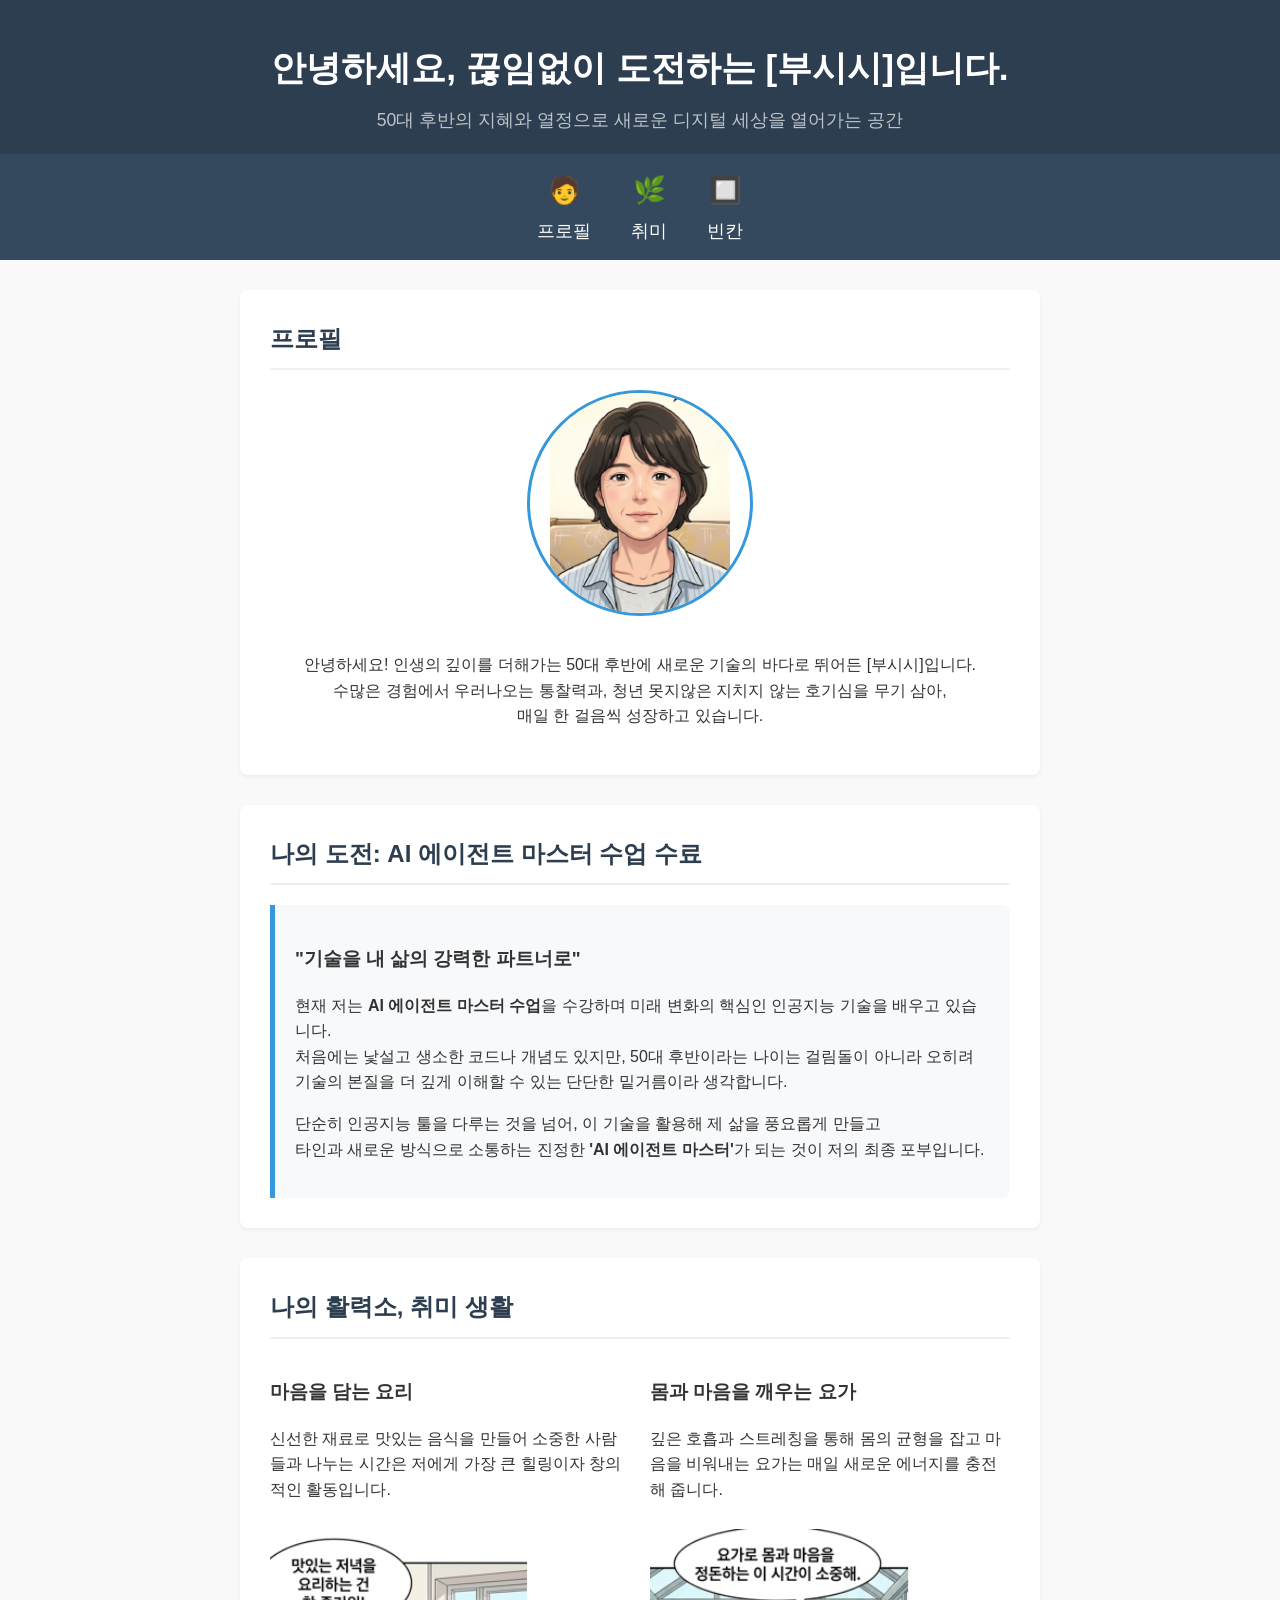
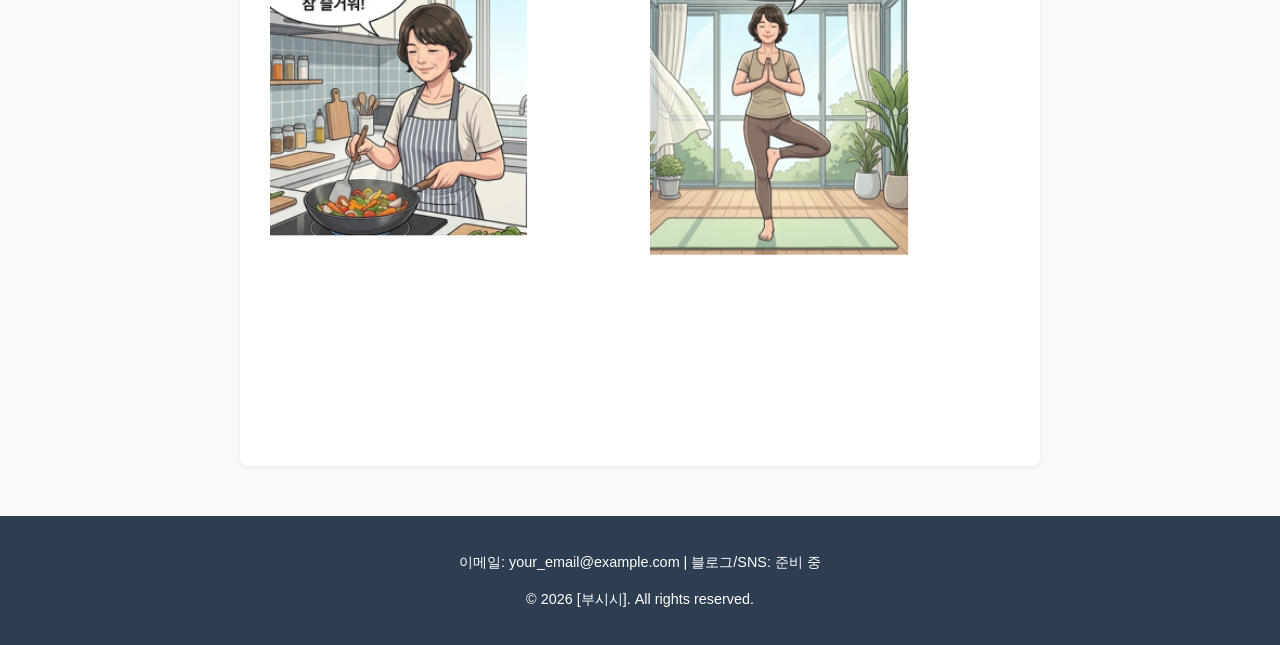
==== index.html @ 7b3aaf95 "Add files via upload" ====
<!DOCTYPE html>
<html lang="ko">
<head>
    <meta charset="UTF-8">
    <meta name="viewport" content="width=device-width, initial-scale=1.0">
    <title>자기소개 - AI 에이전트 마스터를 향하여</title>
    <style>
        /* 기본 스타일 설정 */
        body {
            font-family: 'Noto Sans KR', sans-serif;
            margin: 0;
            padding: 0;
            background-color: #f9f9f9;
            color: #333;
            line-height: 1.6;
            scroll-behavior: smooth; /* 메뉴 클릭 시 부드러운 스크롤 */
        }

        /* 상단 헤더 */
        header {
            background-color: #2c3e50;
            color: white;
            text-align: center;
            padding: 40px 20px 20px 20px;
        }
        header h1 {
            margin: 0;
            font-size: 2.2em;
        }
        header p {
            margin: 10px 0 0 0;
            font-size: 1.1em;
            color: #bdc3c7;
        }

        /* 바로가기 메뉴바 */
        nav {
            background-color: #34495e;
            text-align: center;
            padding: 15px 0;
            position: sticky;
            top: 0;
            z-index: 100;
        }
        .nav-container {
            display: flex;
            justify-content: center;
            gap: 40px;
        }
        .nav-item {
            color: white;
            text-decoration: none;
            font-size: 1.1em;
            display: flex;
            flex-direction: column;
            align-items: center;
            cursor: pointer;
            transition: color 0.3s;
        }
        .nav-item:hover {
            color: #3498db;
        }
        .nav-icon {
            font-size: 1.5em;
            margin-bottom: 5px;
        }

        /* 메인 콘텐츠 배치 */
        main {
            max-width: 800px;
            margin: 30px auto;
            padding: 0 20px;
        }

        /* 시멘틱 섹션 공통 스타일 */
        section {
            background: white;
            margin-bottom: 30px;
            padding: 30px;
            border-radius: 8px;
            box-shadow: 0 2px 4px rgba(0,0,0,0.05);
        }
        section h2 {
            color: #2c3e50;
            border-bottom: 2px solid #ecf0f1;
            padding-bottom: 10px;
            margin-top: 0;
        }

        /* [수정] 프로필 영역을 정중앙 정렬로 변경 */
        .profile-container {
            display: flex;
            flex-direction: column; /* 사진과 글을 세로로 나열 */
            align-items: center;    /* 가로축 기준 중앙 정렬 */
            text-align: center;     /* 글자도 가운데 정렬 */
            gap: 20px;
        }
        .profile-img {
            border-radius: 50%;
            object-fit: contain;
            border: 3px solid #3498db;
            object-position: center top; /* 또는 center center (가운데 기준) */
}


        /* 포부 영역 독립 문서(Article) */
        .aspiration-card {
            background-color: #f8f9fa;
            border-left: 5px solid #3498db;
            padding: 20px;
            margin-top: 15px;
            border-radius: 0 8px 8px 0;
        }

        /* 취미 영역 배치 */
        .hobby-grid {
            display: grid;
            grid-template-columns: 1fr 1fr;
            gap: 20px;
        }
        @media (max-width: 600px) {
            .hobby-grid { grid-template-columns: 1fr; }
        }
        .hobby-item img {
            width: 100%;
            height: 500px;
            object-fit: cover;
            border-radius: 6px;
            margin-top: 10px;
        }

        /* 하단 푸터 */
        footer {
            background-color: #2c3e50;
            color: white;
            text-align: center;
            padding: 20px;
            margin-top: 50px;
            font-size: 0.9em;
        }
    </style>
</head>
<body>

    <header id="home">
        <h1>안녕하세요, 끊임없이 도전하는 [부시시]입니다.</h1>
        <p>50대 후반의 지혜와 열정으로 새로운 디지털 세상을 열어가는 공간</p>
    </header>

    <nav>
        <div class="nav-container">
            <a href="#my-intro" class="nav-item">
                <span class="nav-icon">🧑</span>
                <span>프로필</span>
            </a>
            <a href="#my-hobby" class="nav-item">
                <span class="nav-icon">🌿</span>
                <span>취미</span>
            </a>
            <a href="#home" class="nav-item">
                <span class="nav-icon">🔲</span>
                <span>빈칸</span>
            </a>
        </div>
    </nav>

    <main>
        
        <section id="my-intro">
            <h2>프로필</h2>
            <div class="profile-container">
                <img src="./../root/images/image1.png" alt="열정적인 부시시의 캐리커처" class="profile-img" width="220" height="220">
                <div>
                    <p>
                        안녕하세요! 인생의 깊이를 더해가는 50대 후반에 새로운 기술의 바다로 뛰어든 [부시시]입니다.<br>
                        수많은 경험에서 우러나오는 통찰력과, 청년 못지않은 지치지 않는 호기심을 무기 삼아,<br>
                        매일 한 걸음씩 성장하고 있습니다.
                    </p>
                </div>
            </div>
        </section>

        <section>
            <h2>나의 도전: AI 에이전트 마스터 수업 수료</h2>
            <article class="aspiration-card">
                <h3>"기술을 내 삶의 강력한 파트너로"</h3>
                <p>
                    현재 저는 <strong>AI 에이전트 마스터 수업</strong>을 수강하며 미래 변화의 핵심인 인공지능 기술을 배우고 있습니다.<br> 
                    처음에는 낯설고 생소한 코드나 개념도 있지만, 50대 후반이라는 나이는 걸림돌이 아니라 오히려 기술의 본질을 더 깊게 이해할 수 있는 단단한 밑거름이라 생각합니다.
                </p>
                <p>
                    단순히 인공지능 툴을 다루는 것을 넘어, 이 기술을 활용해 제 삶을 풍요롭게 만들고 <br>
                    타인과 새로운 방식으로 소통하는 진정한 <strong>'AI 에이전트 마스터'</strong>가 되는 것이 저의 최종 포부입니다.
                </p>
            </article>
        </section>

        <section id="my-hobby">
            <h2>나의 활력소, 취미 생활</h2>
            <div class="hobby-grid">
                
                <article class="hobby-item">
                    <h3> 마음을 담는 요리</h3>
                    <p>신선한 재료로 맛있는 음식을 만들어 소중한 사람들과 나누는 시간은 저에게 가장 큰 힐링이자 창의적인 활동입니다.</p>
                    <img src="./../root/images/image2.png" alt="정성스럽게 요리하는 모습">
                </article>

                <article class="hobby-item">
                    <h3> 몸과 마음을 깨우는 요가</h3>
                    <p>깊은 호흡과 스트레칭을 통해 몸의 균형을 잡고 마음을 비워내는 요가는 매일 새로운 에너지를 충전해 줍니다.</p>
                    <img src="./../root/images/image3.png" alt="요가 자세를 취하는 모습">
                </article>

            </div>
        </section>

    </main>

    <footer>
        <p>이메일: your_email@example.com | 블로그/SNS: 준비 중</p>
        <p>&copy; 2026 [부시시]. All rights reserved.</p>
    </footer>

</body>
</html>
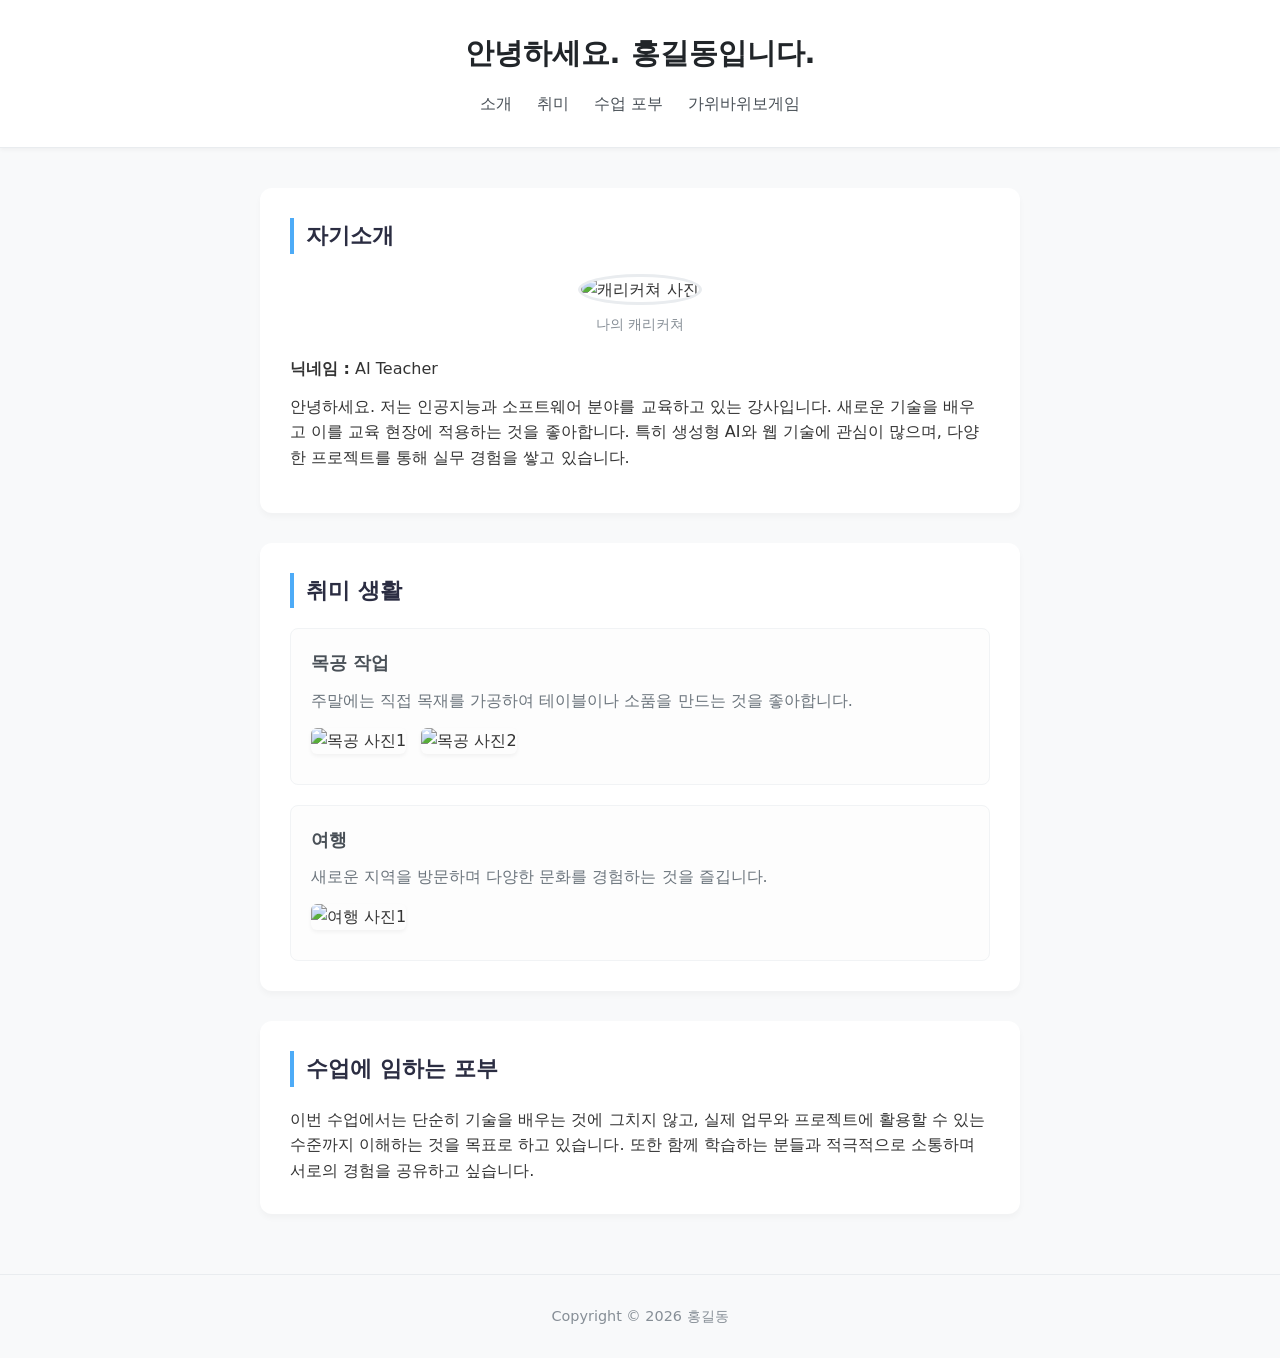
==== commit 9f1b63c4: "Add files via upload root폴더 삭제후" ====
--- a/index.html
+++ b/index.html
@@ -2,223 +2,210 @@
 <html lang="ko">
 <head>
     <meta charset="UTF-8">
-    <meta name="viewport" content="width=device-width, initial-scale=1.0">
-    <title>자기소개 - AI 에이전트 마스터를 향하여</title>
+    <title>자기소개 페이지</title>
     <style>
-        /* 기본 스타일 설정 */
-        body {
-            font-family: 'Noto Sans KR', sans-serif;
+        /* 1. 기본 스타일 리셋 및 전체 설정 */
+        * {
             margin: 0;
             padding: 0;
-            background-color: #f9f9f9;
-            color: #333;
+            box-sizing: border-box;
+        }
+
+        body {
+            font-family: 'Pretendard', -apple-system, BlinkMacSystemFont, system-ui, Roboto, 'Helvetica Neue', 'Segoe UI', 'Apple SD Gothic Neo', 'Noto Sans KR', 'Malgun Gothic', sans-serif;
+            background-color: #f8f9fa; /* 눈이 편안한 밝은 회색 바탕 */
+            color: #333333;
             line-height: 1.6;
-            scroll-behavior: smooth; /* 메뉴 클릭 시 부드러운 스크롤 */
-        }
-
-        /* 상단 헤더 */
+        }
+
+        /* 2. 헤더 (상단 네비게이션) */
         header {
-            background-color: #2c3e50;
-            color: white;
+            background-color: #ffffff;
+            padding: 30px 20px;
             text-align: center;
-            padding: 40px 20px 20px 20px;
-        }
+            border-bottom: 1px solid #e9ecef;
+            box-shadow: 0 2px 4px rgba(0, 0, 0, 0.04);
+        }
+
         header h1 {
-            margin: 0;
-            font-size: 2.2em;
-        }
-        header p {
-            margin: 10px 0 0 0;
-            font-size: 1.1em;
-            color: #bdc3c7;
-        }
-
-        /* 바로가기 메뉴바 */
-        nav {
-            background-color: #34495e;
-            text-align: center;
-            padding: 15px 0;
-            position: sticky;
-            top: 0;
-            z-index: 100;
-        }
-        .nav-container {
-            display: flex;
-            justify-content: center;
-            gap: 40px;
-        }
-        .nav-item {
-            color: white;
+            font-size: 1.8rem;
+            color: #212529;
+            margin-bottom: 15px;
+        }
+
+        nav a {
+            color: #495057;
             text-decoration: none;
-            font-size: 1.1em;
-            display: flex;
-            flex-direction: column;
-            align-items: center;
-            cursor: pointer;
-            transition: color 0.3s;
-        }
-        .nav-item:hover {
-            color: #3498db;
-        }
-        .nav-icon {
-            font-size: 1.5em;
-            margin-bottom: 5px;
-        }
-
-        /* 메인 콘텐츠 배치 */
+            font-weight: 500;
+            margin: 0 10px;
+            transition: color 0.2s ease; /* 부드러운 색상 변경 효과 */
+        }
+
+        nav a:hover {
+            color: #4dabf7; /* 부드러운 파란색으로 변경 */
+        }
+
+        nav a:active {
+            color: #15aabf;
+            font-weight: bold;
+        }
+
+        /* 3. 메인 콘텐츠 영역 (중앙 정렬 및 너비 제한) */
         main {
             max-width: 800px;
-            margin: 30px auto;
+            margin: 40px auto; /* 위아래 40px 여백, 좌우 자동 중앙 정렬 */
             padding: 0 20px;
         }
 
-        /* 시멘틱 섹션 공통 스타일 */
+        /* 세션 공통 스타일 */
         section {
-            background: white;
+            background-color: #ffffff;
+            padding: 30px;
             margin-bottom: 30px;
-            padding: 30px;
+            border-radius: 12px; /* 모서리를 둥글게 */
+            box-shadow: 0 4px 6px rgba(0, 0, 0, 0.03); /* 은은한 그림자 */
+        }
+
+        section h2 {
+            font-size: 1.4rem;
+            color: #2b2d42;
+            border-left: 4px solid #4dabf7; /* 제목 왼쪽에 포인트 바 추가 */
+            padding-left: 12px;
+            margin-bottom: 20px;
+        }
+
+        /* 4. 자기소개 섹션 */
+        #intro figure {
+            text-align: center;
+            margin-bottom: 20px;
+        }
+
+        #intro img {
+            border-radius: 50%; /* 프로필 이미지를 동그랗게 */
+            border: 3px solid #e9ecef;
+            object-fit: cover;
+        }
+
+        #intro figcaption {
+            font-size: 0.9rem;
+            color: #868e96;
+            margin-top: 8px;
+        }
+
+        #intro p {
+            margin-bottom: 12px;
+        }
+
+        /* 5. 취미 생활 섹션 */
+        article {
+            background-color: #fdfdfd;
+            border: 1px solid #f1f3f5;
             border-radius: 8px;
+            padding: 20px;
+            margin-bottom: 20px;
+        }
+
+        article:last-child {
+            margin-bottom: 0; /* 마지막 article은 아래 여백 제거 */
+        }
+
+        article h3 {
+            font-size: 1.1rem;
+            color: #495057;
+            margin-bottom: 10px;
+        }
+
+        article p {
+            color: #6c757d;
+            margin-bottom: 15px;
+        }
+
+        /* 이미지들을 깔끔하게 배열 */
+        article img {
+            border-radius: 6px;
+            margin-right: 10px;
+            margin-bottom: 10px;
             box-shadow: 0 2px 4px rgba(0,0,0,0.05);
         }
-        section h2 {
-            color: #2c3e50;
-            border-bottom: 2px solid #ecf0f1;
-            padding-bottom: 10px;
-            margin-top: 0;
-        }
-
-        /* [수정] 프로필 영역을 정중앙 정렬로 변경 */
-        .profile-container {
-            display: flex;
-            flex-direction: column; /* 사진과 글을 세로로 나열 */
-            align-items: center;    /* 가로축 기준 중앙 정렬 */
-            text-align: center;     /* 글자도 가운데 정렬 */
-            gap: 20px;
-        }
-        .profile-img {
-            border-radius: 50%;
-            object-fit: contain;
-            border: 3px solid #3498db;
-            object-position: center top; /* 또는 center center (가운데 기준) */
-}
-
-
-        /* 포부 영역 독립 문서(Article) */
-        .aspiration-card {
-            background-color: #f8f9fa;
-            border-left: 5px solid #3498db;
-            padding: 20px;
-            margin-top: 15px;
-            border-radius: 0 8px 8px 0;
-        }
-
-        /* 취미 영역 배치 */
-        .hobby-grid {
-            display: grid;
-            grid-template-columns: 1fr 1fr;
-            gap: 20px;
-        }
-        @media (max-width: 600px) {
-            .hobby-grid { grid-template-columns: 1fr; }
-        }
-        .hobby-item img {
-            width: 100%;
-            height: 500px;
-            object-fit: cover;
-            border-radius: 6px;
-            margin-top: 10px;
-        }
-
-        /* 하단 푸터 */
+
+        /* 6. 푸터 */
         footer {
-            background-color: #2c3e50;
-            color: white;
             text-align: center;
-            padding: 20px;
-            margin-top: 50px;
-            font-size: 0.9em;
+            padding: 30px 20px;
+            color: #868e96;
+            font-size: 0.9rem;
+            margin-top: 60px;
+            border-top: 1px solid #e9ecef;
         }
     </style>
 </head>
 <body>
 
-    <header id="home">
-        <h1>안녕하세요, 끊임없이 도전하는 [부시시]입니다.</h1>
-        <p>50대 후반의 지혜와 열정으로 새로운 디지털 세상을 열어가는 공간</p>
+    <header>
+        <h1>안녕하세요. 홍길동입니다.</h1>
+        <nav>
+            <a href="#intro">소개</a>
+            <a href="#hobby">취미</a>
+            <a href="#goal">수업 포부</a>
+            <a href="./가위바위보게임.html" target="_blank">가위바위보게임</a>
+        </nav>
     </header>
 
-    <nav>
-        <div class="nav-container">
-            <a href="#my-intro" class="nav-item">
-                <span class="nav-icon">🧑</span>
-                <span>프로필</span>
-            </a>
-            <a href="#my-hobby" class="nav-item">
-                <span class="nav-icon">🌿</span>
-                <span>취미</span>
-            </a>
-            <a href="#home" class="nav-item">
-                <span class="nav-icon">🔲</span>
-                <span>빈칸</span>
-            </a>
-        </div>
-    </nav>
-
     <main>
-        
-        <section id="my-intro">
-            <h2>프로필</h2>
-            <div class="profile-container">
-                <img src="./../root/images/image1.png" alt="열정적인 부시시의 캐리커처" class="profile-img" width="220" height="220">
-                <div>
-                    <p>
-                        안녕하세요! 인생의 깊이를 더해가는 50대 후반에 새로운 기술의 바다로 뛰어든 [부시시]입니다.<br>
-                        수많은 경험에서 우러나오는 통찰력과, 청년 못지않은 지치지 않는 호기심을 무기 삼아,<br>
-                        매일 한 걸음씩 성장하고 있습니다.
-                    </p>
-                </div>
-            </div>
+
+        <section id="intro">
+            <h2>자기소개</h2>
+
+            <figure>
+                <img src="images/profile.png" alt="캐리커쳐 사진" width="200" height="200">
+                <figcaption>나의 캐리커쳐</figcaption>
+            </figure>
+
+            <p><strong>닉네임 :</strong> AI Teacher</p>
+
+            <p>
+                안녕하세요. 저는 인공지능과 소프트웨어 분야를 교육하고 있는 강사입니다.
+                새로운 기술을 배우고 이를 교육 현장에 적용하는 것을 좋아합니다.
+                특히 생성형 AI와 웹 기술에 관심이 많으며, 다양한 프로젝트를 통해
+                실무 경험을 쌓고 있습니다.
+            </p>
         </section>
 
-        <section>
-            <h2>나의 도전: AI 에이전트 마스터 수업 수료</h2>
-            <article class="aspiration-card">
-                <h3>"기술을 내 삶의 강력한 파트너로"</h3>
+        <section id="hobby">
+            <h2>취미 생활</h2>
+
+            <article>
+                <h3>목공 작업</h3>
                 <p>
-                    현재 저는 <strong>AI 에이전트 마스터 수업</strong>을 수강하며 미래 변화의 핵심인 인공지능 기술을 배우고 있습니다.<br> 
-                    처음에는 낯설고 생소한 코드나 개념도 있지만, 50대 후반이라는 나이는 걸림돌이 아니라 오히려 기술의 본질을 더 깊게 이해할 수 있는 단단한 밑거름이라 생각합니다.
+                    주말에는 직접 목재를 가공하여 테이블이나 소품을 만드는 것을 좋아합니다.
                 </p>
+                <img src="images/ezu_목공01.png" alt="목공 사진1" width="200">
+                <img src="images/ezu_목공02.png" alt="목공 사진2" width="200">
+            </article>
+
+            <article>
+                <h3>여행</h3>
                 <p>
-                    단순히 인공지능 툴을 다루는 것을 넘어, 이 기술을 활용해 제 삶을 풍요롭게 만들고 <br>
-                    타인과 새로운 방식으로 소통하는 진정한 <strong>'AI 에이전트 마스터'</strong>가 되는 것이 저의 최종 포부입니다.
+                    새로운 지역을 방문하며 다양한 문화를 경험하는 것을 즐깁니다.
                 </p>
+                <img src="images/ezu_여행.png" alt="여행 사진1" width="200">
             </article>
         </section>
 
-        <section id="my-hobby">
-            <h2>나의 활력소, 취미 생활</h2>
-            <div class="hobby-grid">
-                
-                <article class="hobby-item">
-                    <h3> 마음을 담는 요리</h3>
-                    <p>신선한 재료로 맛있는 음식을 만들어 소중한 사람들과 나누는 시간은 저에게 가장 큰 힐링이자 창의적인 활동입니다.</p>
-                    <img src="./../root/images/image2.png" alt="정성스럽게 요리하는 모습">
-                </article>
-
-                <article class="hobby-item">
-                    <h3> 몸과 마음을 깨우는 요가</h3>
-                    <p>깊은 호흡과 스트레칭을 통해 몸의 균형을 잡고 마음을 비워내는 요가는 매일 새로운 에너지를 충전해 줍니다.</p>
-                    <img src="./../root/images/image3.png" alt="요가 자세를 취하는 모습">
-                </article>
-
-            </div>
+        <section id="goal">
+            <h2>수업에 임하는 포부</h2>
+
+            <p>
+                이번 수업에서는 단순히 기술을 배우는 것에 그치지 않고,
+                실제 업무와 프로젝트에 활용할 수 있는 수준까지 이해하는 것을 목표로 하고 있습니다.
+                또한 함께 학습하는 분들과 적극적으로 소통하며 서로의 경험을 공유하고 싶습니다.
+            </p>
         </section>
 
     </main>
 
     <footer>
-        <p>이메일: your_email@example.com | 블로그/SNS: 준비 중</p>
-        <p>&copy; 2026 [부시시]. All rights reserved.</p>
+        <p>Copyright © 2026 홍길동</p>
     </footer>
 
 </body>
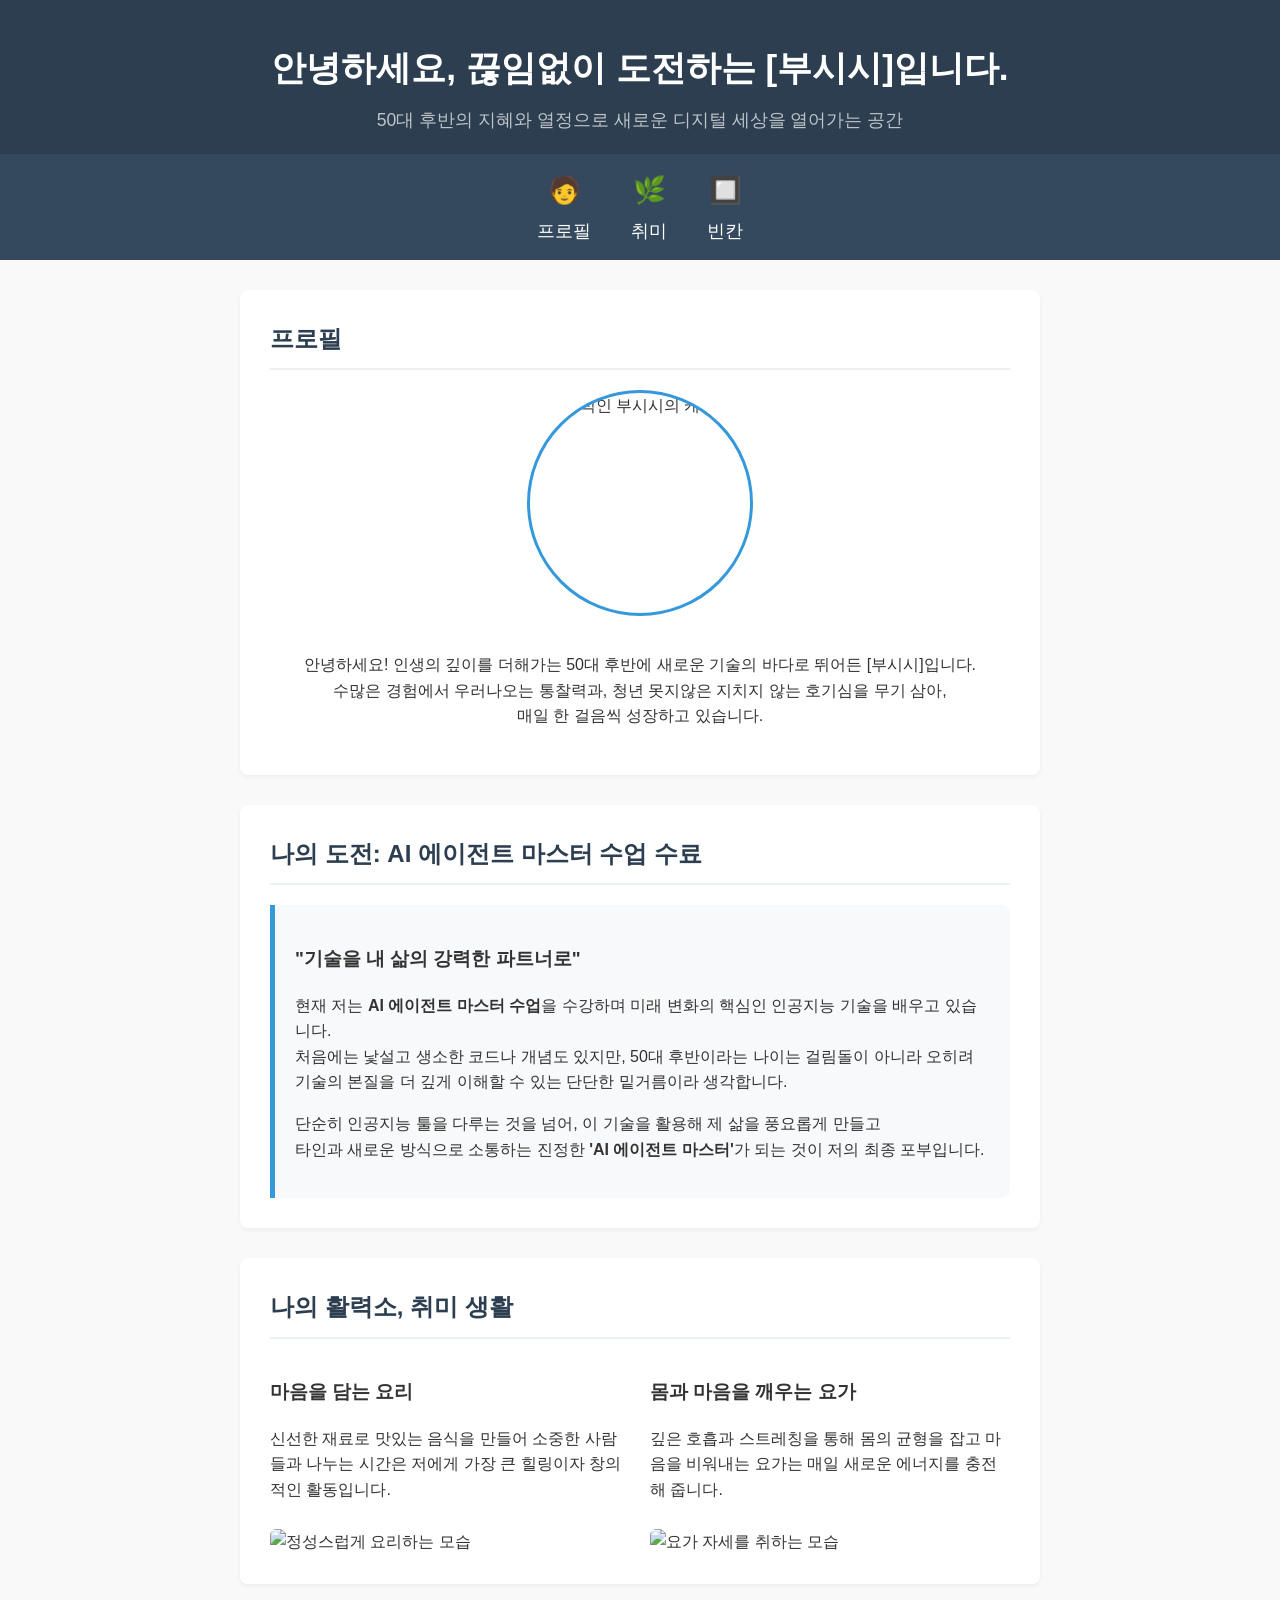
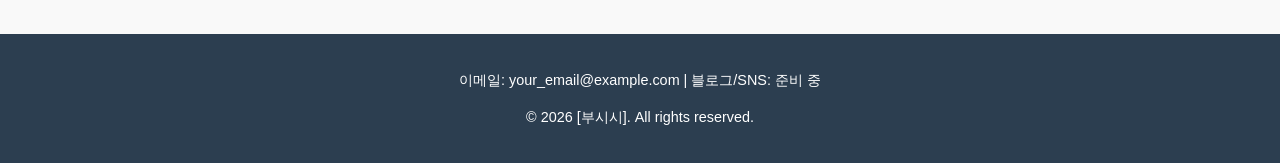
==== commit abd33e30: "Add files via upload" ====
--- a/index.html
+++ b/index.html
@@ -2,210 +2,223 @@
 <html lang="ko">
 <head>
     <meta charset="UTF-8">
-    <title>자기소개 페이지</title>
+    <meta name="viewport" content="width=device-width, initial-scale=1.0">
+    <title>자기소개 - AI 에이전트 마스터를 향하여</title>
     <style>
-        /* 1. 기본 스타일 리셋 및 전체 설정 */
-        * {
+        /* 기본 스타일 설정 */
+        body {
+            font-family: 'Noto Sans KR', sans-serif;
             margin: 0;
             padding: 0;
-            box-sizing: border-box;
-        }
-
-        body {
-            font-family: 'Pretendard', -apple-system, BlinkMacSystemFont, system-ui, Roboto, 'Helvetica Neue', 'Segoe UI', 'Apple SD Gothic Neo', 'Noto Sans KR', 'Malgun Gothic', sans-serif;
-            background-color: #f8f9fa; /* 눈이 편안한 밝은 회색 바탕 */
-            color: #333333;
+            background-color: #f9f9f9;
+            color: #333;
             line-height: 1.6;
-        }
-
-        /* 2. 헤더 (상단 네비게이션) */
+            scroll-behavior: smooth; /* 메뉴 클릭 시 부드러운 스크롤 */
+        }
+
+        /* 상단 헤더 */
         header {
-            background-color: #ffffff;
-            padding: 30px 20px;
+            background-color: #2c3e50;
+            color: white;
             text-align: center;
-            border-bottom: 1px solid #e9ecef;
-            box-shadow: 0 2px 4px rgba(0, 0, 0, 0.04);
-        }
-
+            padding: 40px 20px 20px 20px;
+        }
         header h1 {
-            font-size: 1.8rem;
-            color: #212529;
-            margin-bottom: 15px;
-        }
-
-        nav a {
-            color: #495057;
+            margin: 0;
+            font-size: 2.2em;
+        }
+        header p {
+            margin: 10px 0 0 0;
+            font-size: 1.1em;
+            color: #bdc3c7;
+        }
+
+        /* 바로가기 메뉴바 */
+        nav {
+            background-color: #34495e;
+            text-align: center;
+            padding: 15px 0;
+            position: sticky;
+            top: 0;
+            z-index: 100;
+        }
+        .nav-container {
+            display: flex;
+            justify-content: center;
+            gap: 40px;
+        }
+        .nav-item {
+            color: white;
             text-decoration: none;
-            font-weight: 500;
-            margin: 0 10px;
-            transition: color 0.2s ease; /* 부드러운 색상 변경 효과 */
-        }
-
-        nav a:hover {
-            color: #4dabf7; /* 부드러운 파란색으로 변경 */
-        }
-
-        nav a:active {
-            color: #15aabf;
-            font-weight: bold;
-        }
-
-        /* 3. 메인 콘텐츠 영역 (중앙 정렬 및 너비 제한) */
+            font-size: 1.1em;
+            display: flex;
+            flex-direction: column;
+            align-items: center;
+            cursor: pointer;
+            transition: color 0.3s;
+        }
+        .nav-item:hover {
+            color: #3498db;
+        }
+        .nav-icon {
+            font-size: 1.5em;
+            margin-bottom: 5px;
+        }
+
+        /* 메인 콘텐츠 배치 */
         main {
             max-width: 800px;
-            margin: 40px auto; /* 위아래 40px 여백, 좌우 자동 중앙 정렬 */
+            margin: 30px auto;
             padding: 0 20px;
         }
 
-        /* 세션 공통 스타일 */
+        /* 시멘틱 섹션 공통 스타일 */
         section {
-            background-color: #ffffff;
+            background: white;
+            margin-bottom: 30px;
             padding: 30px;
-            margin-bottom: 30px;
-            border-radius: 12px; /* 모서리를 둥글게 */
-            box-shadow: 0 4px 6px rgba(0, 0, 0, 0.03); /* 은은한 그림자 */
-        }
-
+            border-radius: 8px;
+            box-shadow: 0 2px 4px rgba(0,0,0,0.05);
+        }
         section h2 {
-            font-size: 1.4rem;
-            color: #2b2d42;
-            border-left: 4px solid #4dabf7; /* 제목 왼쪽에 포인트 바 추가 */
-            padding-left: 12px;
-            margin-bottom: 20px;
-        }
-
-        /* 4. 자기소개 섹션 */
-        #intro figure {
+            color: #2c3e50;
+            border-bottom: 2px solid #ecf0f1;
+            padding-bottom: 10px;
+            margin-top: 0;
+        }
+
+        /* [수정] 프로필 영역을 정중앙 정렬로 변경 */
+        .profile-container {
+            display: flex;
+            flex-direction: column; /* 사진과 글을 세로로 나열 */
+            align-items: center;    /* 가로축 기준 중앙 정렬 */
+            text-align: center;     /* 글자도 가운데 정렬 */
+            gap: 20px;
+        }
+        .profile-img {
+            border-radius: 50%;
+            object-fit: contain;
+            border: 3px solid #3498db;
+            object-position: center top; /* 또는 center center (가운데 기준) */
+}
+
+
+        /* 포부 영역 독립 문서(Article) */
+        .aspiration-card {
+            background-color: #f8f9fa;
+            border-left: 5px solid #3498db;
+            padding: 20px;
+            margin-top: 15px;
+            border-radius: 0 8px 8px 0;
+        }
+
+        /* 취미 영역 배치 */
+        .hobby-grid {
+            display: grid;
+            grid-template-columns: 1fr 1fr;
+            gap: 20px;
+        }
+        @media (max-width: 600px) {
+            .hobby-grid { grid-template-columns: 1fr; }
+        }
+        .hobby-item img {
+            width: 100%;
+            height: 500px;
+            object-fit: cover;
+            border-radius: 6px;
+            margin-top: 10px;
+        }
+
+        /* 하단 푸터 */
+        footer {
+            background-color: #2c3e50;
+            color: white;
             text-align: center;
-            margin-bottom: 20px;
-        }
-
-        #intro img {
-            border-radius: 50%; /* 프로필 이미지를 동그랗게 */
-            border: 3px solid #e9ecef;
-            object-fit: cover;
-        }
-
-        #intro figcaption {
-            font-size: 0.9rem;
-            color: #868e96;
-            margin-top: 8px;
-        }
-
-        #intro p {
-            margin-bottom: 12px;
-        }
-
-        /* 5. 취미 생활 섹션 */
-        article {
-            background-color: #fdfdfd;
-            border: 1px solid #f1f3f5;
-            border-radius: 8px;
             padding: 20px;
-            margin-bottom: 20px;
-        }
-
-        article:last-child {
-            margin-bottom: 0; /* 마지막 article은 아래 여백 제거 */
-        }
-
-        article h3 {
-            font-size: 1.1rem;
-            color: #495057;
-            margin-bottom: 10px;
-        }
-
-        article p {
-            color: #6c757d;
-            margin-bottom: 15px;
-        }
-
-        /* 이미지들을 깔끔하게 배열 */
-        article img {
-            border-radius: 6px;
-            margin-right: 10px;
-            margin-bottom: 10px;
-            box-shadow: 0 2px 4px rgba(0,0,0,0.05);
-        }
-
-        /* 6. 푸터 */
-        footer {
-            text-align: center;
-            padding: 30px 20px;
-            color: #868e96;
-            font-size: 0.9rem;
-            margin-top: 60px;
-            border-top: 1px solid #e9ecef;
+            margin-top: 50px;
+            font-size: 0.9em;
         }
     </style>
 </head>
 <body>
 
-    <header>
-        <h1>안녕하세요. 홍길동입니다.</h1>
-        <nav>
-            <a href="#intro">소개</a>
-            <a href="#hobby">취미</a>
-            <a href="#goal">수업 포부</a>
-            <a href="./가위바위보게임.html" target="_blank">가위바위보게임</a>
-        </nav>
+    <header id="home">
+        <h1>안녕하세요, 끊임없이 도전하는 [부시시]입니다.</h1>
+        <p>50대 후반의 지혜와 열정으로 새로운 디지털 세상을 열어가는 공간</p>
     </header>
 
+    <nav>
+        <div class="nav-container">
+            <a href="#my-intro" class="nav-item">
+                <span class="nav-icon">🧑</span>
+                <span>프로필</span>
+            </a>
+            <a href="#my-hobby" class="nav-item">
+                <span class="nav-icon">🌿</span>
+                <span>취미</span>
+            </a>
+            <a href="#home" class="nav-item">
+                <span class="nav-icon">🔲</span>
+                <span>빈칸</span>
+            </a>
+        </div>
+    </nav>
+
     <main>
-
-        <section id="intro">
-            <h2>자기소개</h2>
-
-            <figure>
-                <img src="images/profile.png" alt="캐리커쳐 사진" width="200" height="200">
-                <figcaption>나의 캐리커쳐</figcaption>
-            </figure>
-
-            <p><strong>닉네임 :</strong> AI Teacher</p>
-
-            <p>
-                안녕하세요. 저는 인공지능과 소프트웨어 분야를 교육하고 있는 강사입니다.
-                새로운 기술을 배우고 이를 교육 현장에 적용하는 것을 좋아합니다.
-                특히 생성형 AI와 웹 기술에 관심이 많으며, 다양한 프로젝트를 통해
-                실무 경험을 쌓고 있습니다.
-            </p>
+        
+        <section id="my-intro">
+            <h2>프로필</h2>
+            <div class="profile-container">
+                <img src="./../root/images/image1.png" alt="열정적인 부시시의 캐리커처" class="profile-img" width="220" height="220">
+                <div>
+                    <p>
+                        안녕하세요! 인생의 깊이를 더해가는 50대 후반에 새로운 기술의 바다로 뛰어든 [부시시]입니다.<br>
+                        수많은 경험에서 우러나오는 통찰력과, 청년 못지않은 지치지 않는 호기심을 무기 삼아,<br>
+                        매일 한 걸음씩 성장하고 있습니다.
+                    </p>
+                </div>
+            </div>
         </section>
 
-        <section id="hobby">
-            <h2>취미 생활</h2>
-
-            <article>
-                <h3>목공 작업</h3>
+        <section>
+            <h2>나의 도전: AI 에이전트 마스터 수업 수료</h2>
+            <article class="aspiration-card">
+                <h3>"기술을 내 삶의 강력한 파트너로"</h3>
                 <p>
-                    주말에는 직접 목재를 가공하여 테이블이나 소품을 만드는 것을 좋아합니다.
+                    현재 저는 <strong>AI 에이전트 마스터 수업</strong>을 수강하며 미래 변화의 핵심인 인공지능 기술을 배우고 있습니다.<br> 
+                    처음에는 낯설고 생소한 코드나 개념도 있지만, 50대 후반이라는 나이는 걸림돌이 아니라 오히려 기술의 본질을 더 깊게 이해할 수 있는 단단한 밑거름이라 생각합니다.
                 </p>
-                <img src="images/ezu_목공01.png" alt="목공 사진1" width="200">
-                <img src="images/ezu_목공02.png" alt="목공 사진2" width="200">
-            </article>
-
-            <article>
-                <h3>여행</h3>
                 <p>
-                    새로운 지역을 방문하며 다양한 문화를 경험하는 것을 즐깁니다.
+                    단순히 인공지능 툴을 다루는 것을 넘어, 이 기술을 활용해 제 삶을 풍요롭게 만들고 <br>
+                    타인과 새로운 방식으로 소통하는 진정한 <strong>'AI 에이전트 마스터'</strong>가 되는 것이 저의 최종 포부입니다.
                 </p>
-                <img src="images/ezu_여행.png" alt="여행 사진1" width="200">
             </article>
         </section>
 
-        <section id="goal">
-            <h2>수업에 임하는 포부</h2>
-
-            <p>
-                이번 수업에서는 단순히 기술을 배우는 것에 그치지 않고,
-                실제 업무와 프로젝트에 활용할 수 있는 수준까지 이해하는 것을 목표로 하고 있습니다.
-                또한 함께 학습하는 분들과 적극적으로 소통하며 서로의 경험을 공유하고 싶습니다.
-            </p>
+        <section id="my-hobby">
+            <h2>나의 활력소, 취미 생활</h2>
+            <div class="hobby-grid">
+                
+                <article class="hobby-item">
+                    <h3> 마음을 담는 요리</h3>
+                    <p>신선한 재료로 맛있는 음식을 만들어 소중한 사람들과 나누는 시간은 저에게 가장 큰 힐링이자 창의적인 활동입니다.</p>
+                    <img src="./../root/images/image2.png" alt="정성스럽게 요리하는 모습">
+                </article>
+
+                <article class="hobby-item">
+                    <h3> 몸과 마음을 깨우는 요가</h3>
+                    <p>깊은 호흡과 스트레칭을 통해 몸의 균형을 잡고 마음을 비워내는 요가는 매일 새로운 에너지를 충전해 줍니다.</p>
+                    <img src="./../root/images/image3.png" alt="요가 자세를 취하는 모습">
+                </article>
+
+            </div>
         </section>
 
     </main>
 
     <footer>
-        <p>Copyright © 2026 홍길동</p>
+        <p>이메일: your_email@example.com | 블로그/SNS: 준비 중</p>
+        <p>&copy; 2026 [부시시]. All rights reserved.</p>
     </footer>
 
 </body>
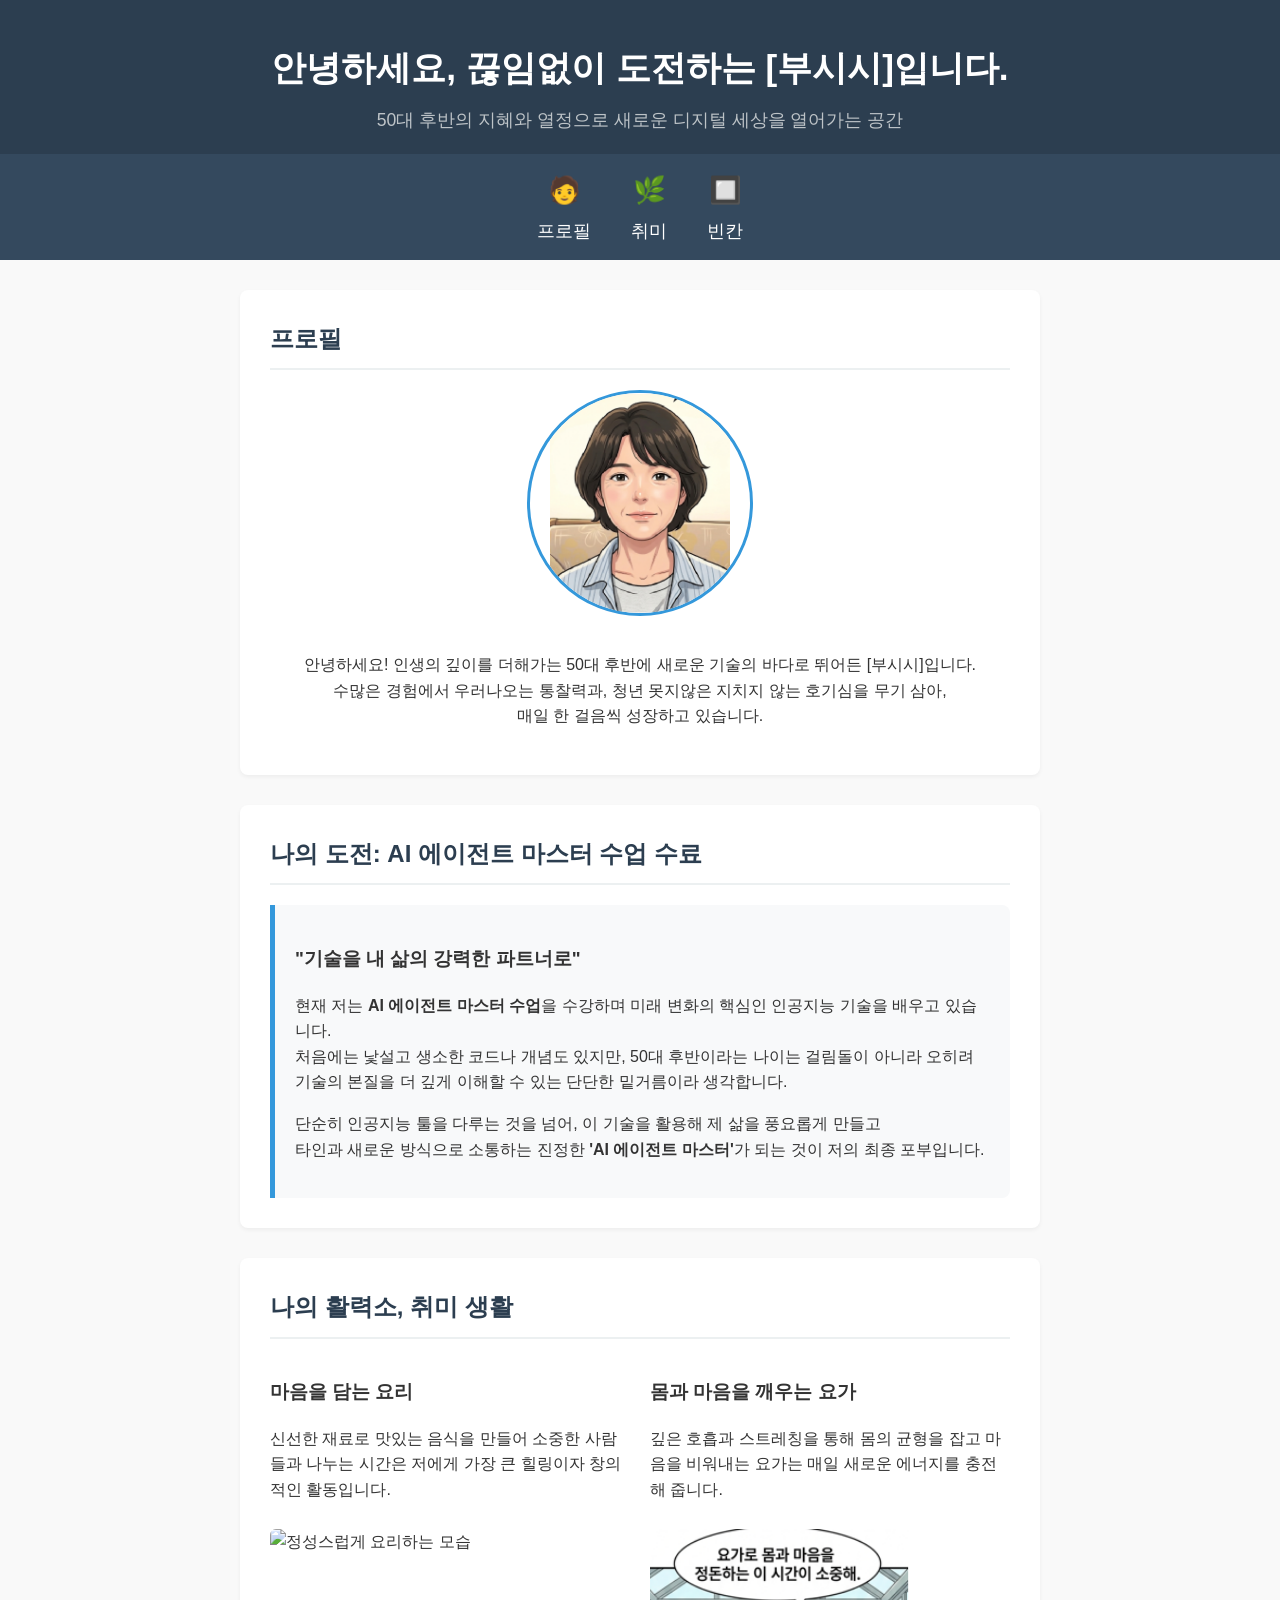
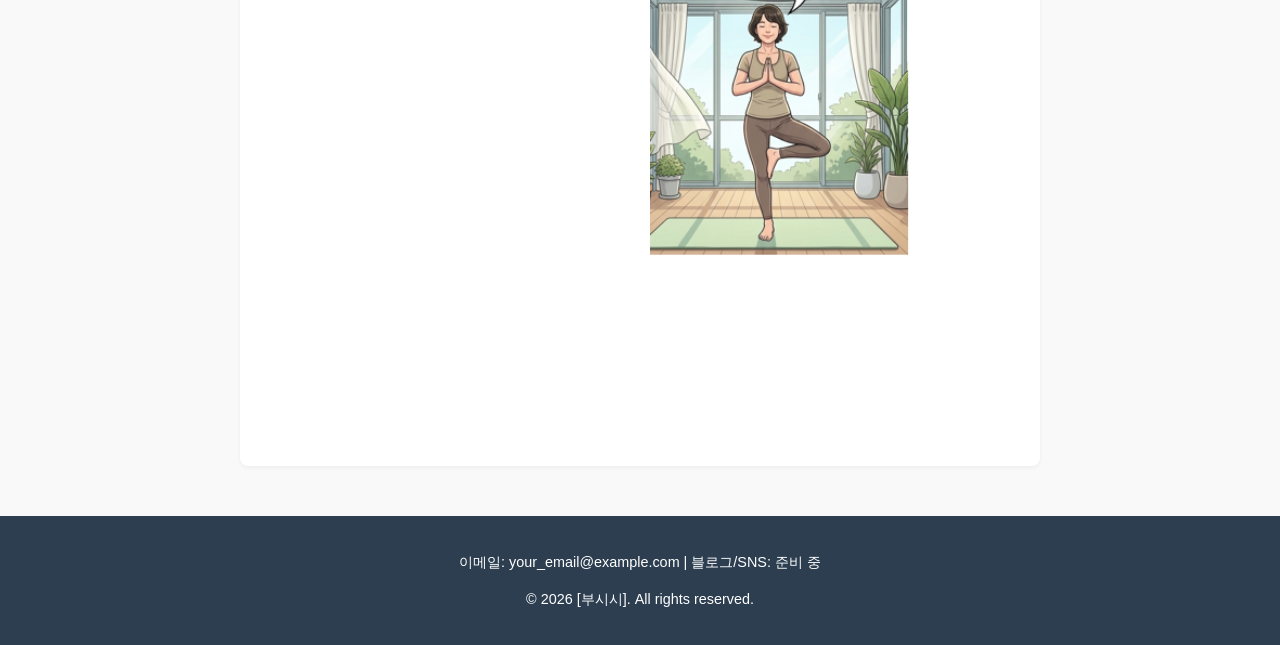
==== commit 665eed1f: "Add files via upload" ====
--- a/index.html
+++ b/index.html
@@ -169,7 +169,7 @@
         <section id="my-intro">
             <h2>프로필</h2>
             <div class="profile-container">
-                <img src="./../root/images/image1.png" alt="열정적인 부시시의 캐리커처" class="profile-img" width="220" height="220">
+                <img src="./images/image1.png" alt="열정적인 부시시의 캐리커처" class="profile-img" width="220" height="220">
                 <div>
                     <p>
                         안녕하세요! 인생의 깊이를 더해가는 50대 후반에 새로운 기술의 바다로 뛰어든 [부시시]입니다.<br>
@@ -202,13 +202,13 @@
                 <article class="hobby-item">
                     <h3> 마음을 담는 요리</h3>
                     <p>신선한 재료로 맛있는 음식을 만들어 소중한 사람들과 나누는 시간은 저에게 가장 큰 힐링이자 창의적인 활동입니다.</p>
-                    <img src="./../root/images/image2.png" alt="정성스럽게 요리하는 모습">
+                    <img src="./portfolio/images/image2.png" alt="정성스럽게 요리하는 모습">
                 </article>
 
                 <article class="hobby-item">
                     <h3> 몸과 마음을 깨우는 요가</h3>
                     <p>깊은 호흡과 스트레칭을 통해 몸의 균형을 잡고 마음을 비워내는 요가는 매일 새로운 에너지를 충전해 줍니다.</p>
-                    <img src="./../root/images/image3.png" alt="요가 자세를 취하는 모습">
+                    <img src="./images/image3.png" alt="요가 자세를 취하는 모습">
                 </article>
 
             </div>
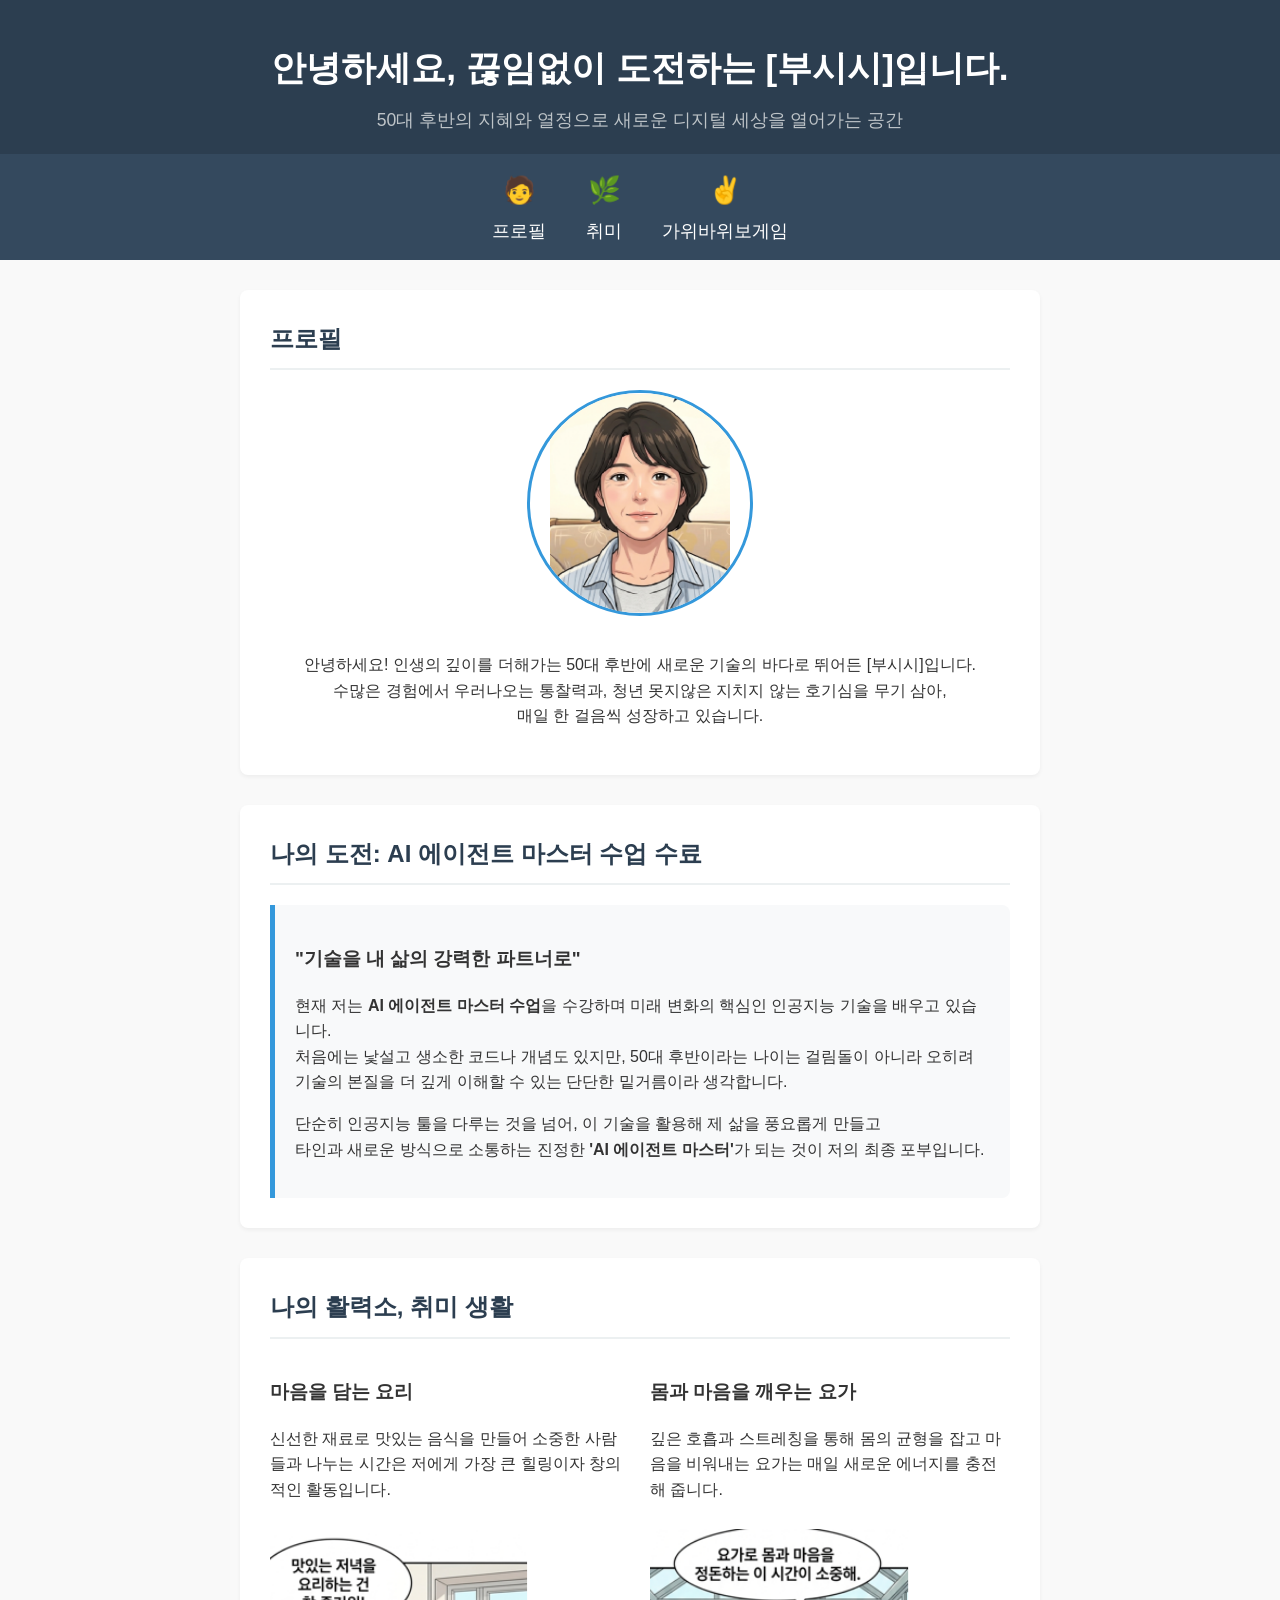
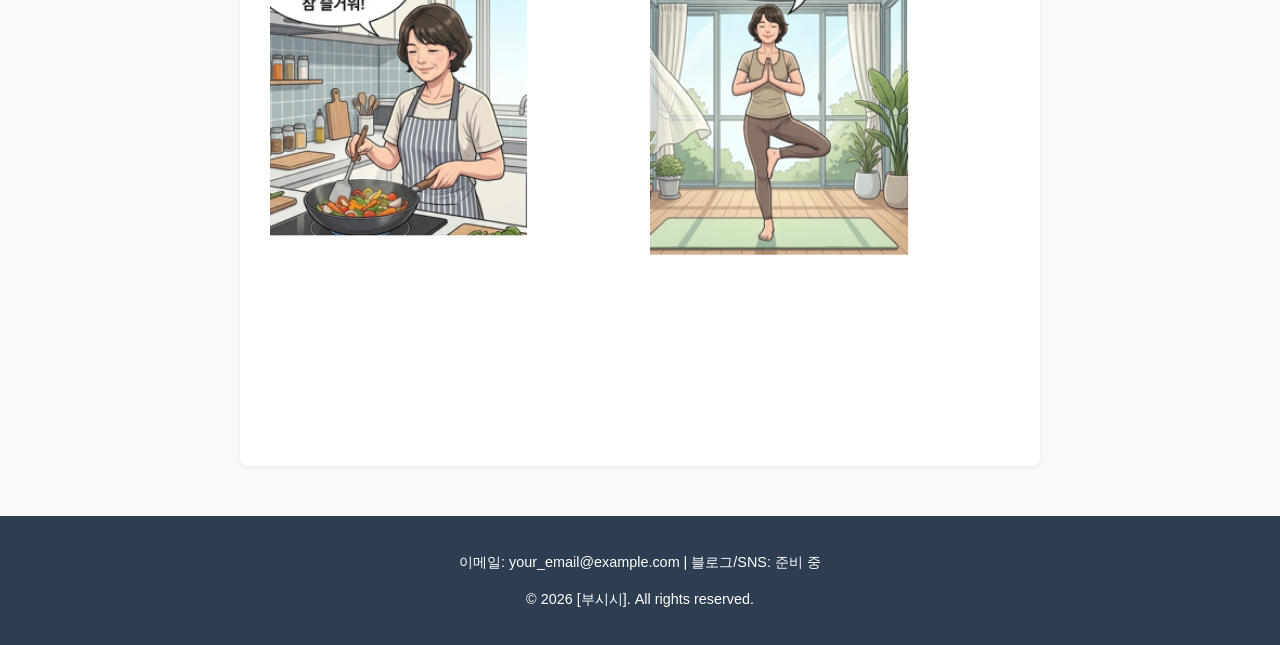
==== commit 040af4bd: "Add files via upload" ====
--- a/index.html
+++ b/index.html
@@ -65,6 +65,21 @@
             margin-bottom: 5px;
         }
 
+        /* 프로필 영역 정중앙 정렬 */
+        .profile-container {
+            display: flex;
+            flex-direction: column; /* 사진과 글을 세로로 나열 */
+            align-items: center;    /* 가로축 기준 중앙 정렬 */
+            text-align: center;     /* 글자도 가운데 정렬 */
+            gap: 20px;
+        }
+        .profile-img {
+            border-radius: 50%;
+            object-fit: contain;
+            border: 3px solid #3498db;
+            object-position: center top;
+        }
+
         /* 메인 콘텐츠 배치 */
         main {
             max-width: 800px;
@@ -86,22 +101,6 @@
             padding-bottom: 10px;
             margin-top: 0;
         }
-
-        /* [수정] 프로필 영역을 정중앙 정렬로 변경 */
-        .profile-container {
-            display: flex;
-            flex-direction: column; /* 사진과 글을 세로로 나열 */
-            align-items: center;    /* 가로축 기준 중앙 정렬 */
-            text-align: center;     /* 글자도 가운데 정렬 */
-            gap: 20px;
-        }
-        .profile-img {
-            border-radius: 50%;
-            object-fit: contain;
-            border: 3px solid #3498db;
-            object-position: center top; /* 또는 center center (가운데 기준) */
-}
-
 
         /* 포부 영역 독립 문서(Article) */
         .aspiration-card {
@@ -157,9 +156,10 @@
                 <span class="nav-icon">🌿</span>
                 <span>취미</span>
             </a>
-            <a href="#home" class="nav-item">
-                <span class="nav-icon">🔲</span>
-                <span>빈칸</span>
+            <!-- 빈칸 메뉴를 가위바위보게임 링크로 변경한 부분입니다 -->
+            <a href="./가위바위보게임.html" class="nav-item">
+                <span class="nav-icon">✌️</span>
+                <span>가위바위보게임</span>
             </a>
         </div>
     </nav>
@@ -169,6 +169,7 @@
         <section id="my-intro">
             <h2>프로필</h2>
             <div class="profile-container">
+                <!-- 이미지 경로를 올바르게 수정했습니다 -->
                 <img src="./images/image1.png" alt="열정적인 부시시의 캐리커처" class="profile-img" width="220" height="220">
                 <div>
                     <p>
@@ -202,12 +203,14 @@
                 <article class="hobby-item">
                     <h3> 마음을 담는 요리</h3>
                     <p>신선한 재료로 맛있는 음식을 만들어 소중한 사람들과 나누는 시간은 저에게 가장 큰 힐링이자 창의적인 활동입니다.</p>
-                    <img src="./portfolio/images/image2.png" alt="정성스럽게 요리하는 모습">
+                    <!-- 이미지 경로를 올바르게 수정했습니다 -->
+                    <img src="./images/image2.png" alt="정성스럽게 요리하는 모습">
                 </article>
 
                 <article class="hobby-item">
                     <h3> 몸과 마음을 깨우는 요가</h3>
                     <p>깊은 호흡과 스트레칭을 통해 몸의 균형을 잡고 마음을 비워내는 요가는 매일 새로운 에너지를 충전해 줍니다.</p>
+                    <!-- 이미지 경로를 올바르게 수정했습니다 -->
                     <img src="./images/image3.png" alt="요가 자세를 취하는 모습">
                 </article>
 
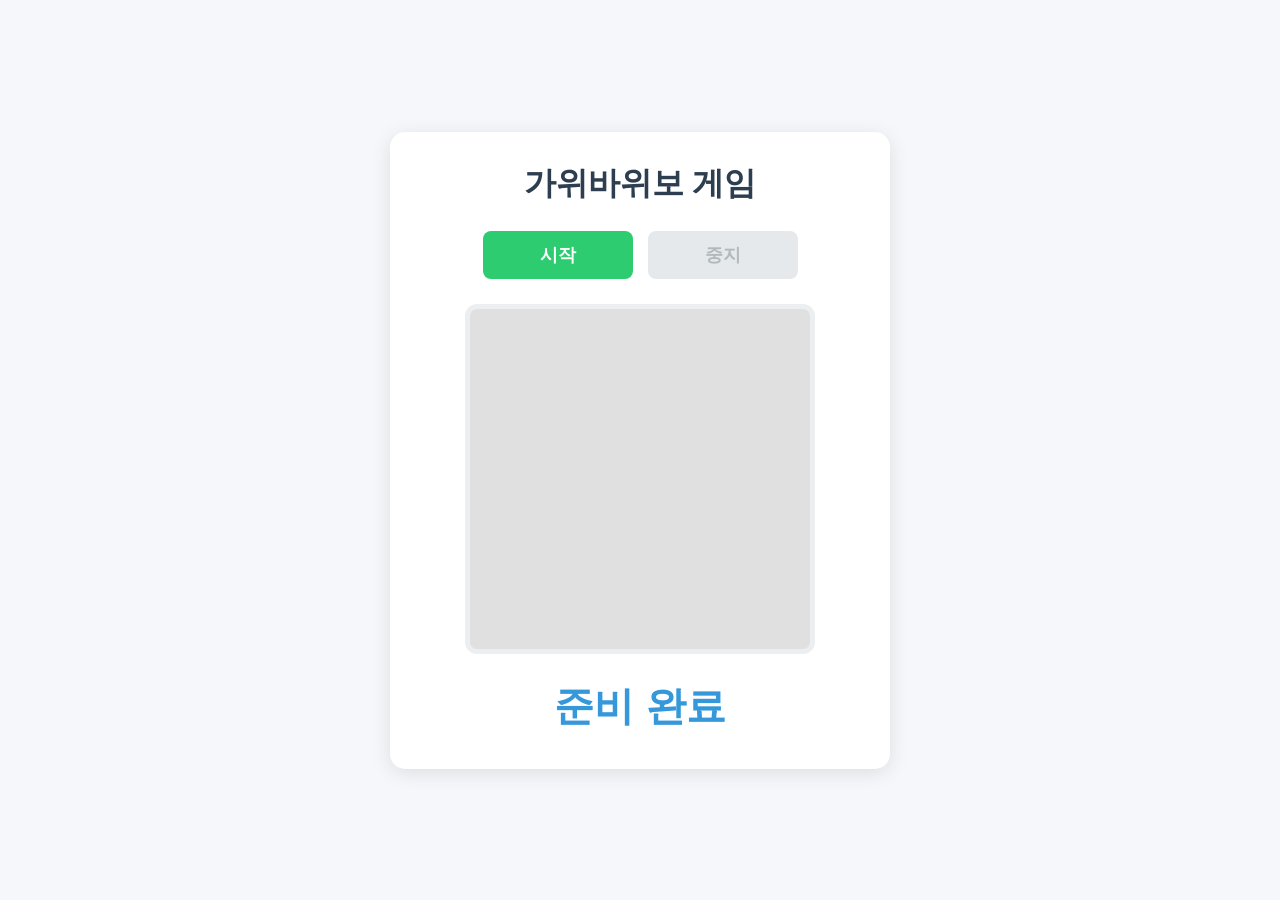
==== commit fb461640: "Add files via upload" ====
--- a/index.html
+++ b/index.html
@@ -1,228 +1 @@
-<!DOCTYPE html>
-<html lang="ko">
-<head>
-    <meta charset="UTF-8">
-    <meta name="viewport" content="width=device-width, initial-scale=1.0">
-    <title>자기소개 - AI 에이전트 마스터를 향하여</title>
-    <style>
-        /* 기본 스타일 설정 */
-        body {
-            font-family: 'Noto Sans KR', sans-serif;
-            margin: 0;
-            padding: 0;
-            background-color: #f9f9f9;
-            color: #333;
-            line-height: 1.6;
-            scroll-behavior: smooth; /* 메뉴 클릭 시 부드러운 스크롤 */
-        }
-
-        /* 상단 헤더 */
-        header {
-            background-color: #2c3e50;
-            color: white;
-            text-align: center;
-            padding: 40px 20px 20px 20px;
-        }
-        header h1 {
-            margin: 0;
-            font-size: 2.2em;
-        }
-        header p {
-            margin: 10px 0 0 0;
-            font-size: 1.1em;
-            color: #bdc3c7;
-        }
-
-        /* 바로가기 메뉴바 */
-        nav {
-            background-color: #34495e;
-            text-align: center;
-            padding: 15px 0;
-            position: sticky;
-            top: 0;
-            z-index: 100;
-        }
-        .nav-container {
-            display: flex;
-            justify-content: center;
-            gap: 40px;
-        }
-        .nav-item {
-            color: white;
-            text-decoration: none;
-            font-size: 1.1em;
-            display: flex;
-            flex-direction: column;
-            align-items: center;
-            cursor: pointer;
-            transition: color 0.3s;
-        }
-        .nav-item:hover {
-            color: #3498db;
-        }
-        .nav-icon {
-            font-size: 1.5em;
-            margin-bottom: 5px;
-        }
-
-        /* 프로필 영역 정중앙 정렬 */
-        .profile-container {
-            display: flex;
-            flex-direction: column; /* 사진과 글을 세로로 나열 */
-            align-items: center;    /* 가로축 기준 중앙 정렬 */
-            text-align: center;     /* 글자도 가운데 정렬 */
-            gap: 20px;
-        }
-        .profile-img {
-            border-radius: 50%;
-            object-fit: contain;
-            border: 3px solid #3498db;
-            object-position: center top;
-        }
-
-        /* 메인 콘텐츠 배치 */
-        main {
-            max-width: 800px;
-            margin: 30px auto;
-            padding: 0 20px;
-        }
-
-        /* 시멘틱 섹션 공통 스타일 */
-        section {
-            background: white;
-            margin-bottom: 30px;
-            padding: 30px;
-            border-radius: 8px;
-            box-shadow: 0 2px 4px rgba(0,0,0,0.05);
-        }
-        section h2 {
-            color: #2c3e50;
-            border-bottom: 2px solid #ecf0f1;
-            padding-bottom: 10px;
-            margin-top: 0;
-        }
-
-        /* 포부 영역 독립 문서(Article) */
-        .aspiration-card {
-            background-color: #f8f9fa;
-            border-left: 5px solid #3498db;
-            padding: 20px;
-            margin-top: 15px;
-            border-radius: 0 8px 8px 0;
-        }
-
-        /* 취미 영역 배치 */
-        .hobby-grid {
-            display: grid;
-            grid-template-columns: 1fr 1fr;
-            gap: 20px;
-        }
-        @media (max-width: 600px) {
-            .hobby-grid { grid-template-columns: 1fr; }
-        }
-        .hobby-item img {
-            width: 100%;
-            height: 500px;
-            object-fit: cover;
-            border-radius: 6px;
-            margin-top: 10px;
-        }
-
-        /* 하단 푸터 */
-        footer {
-            background-color: #2c3e50;
-            color: white;
-            text-align: center;
-            padding: 20px;
-            margin-top: 50px;
-            font-size: 0.9em;
-        }
-    </style>
-</head>
-<body>
-
-    <header id="home">
-        <h1>안녕하세요, 끊임없이 도전하는 [부시시]입니다.</h1>
-        <p>50대 후반의 지혜와 열정으로 새로운 디지털 세상을 열어가는 공간</p>
-    </header>
-
-    <nav>
-        <div class="nav-container">
-            <a href="#my-intro" class="nav-item">
-                <span class="nav-icon">🧑</span>
-                <span>프로필</span>
-            </a>
-            <a href="#my-hobby" class="nav-item">
-                <span class="nav-icon">🌿</span>
-                <span>취미</span>
-            </a>
-            <!-- 빈칸 메뉴를 가위바위보게임 링크로 변경한 부분입니다 -->
-            <a href="./가위바위보게임.html" class="nav-item">
-                <span class="nav-icon">✌️</span>
-                <span>가위바위보게임</span>
-            </a>
-        </div>
-    </nav>
-
-    <main>
-        
-        <section id="my-intro">
-            <h2>프로필</h2>
-            <div class="profile-container">
-                <!-- 이미지 경로를 올바르게 수정했습니다 -->
-                <img src="./images/image1.png" alt="열정적인 부시시의 캐리커처" class="profile-img" width="220" height="220">
-                <div>
-                    <p>
-                        안녕하세요! 인생의 깊이를 더해가는 50대 후반에 새로운 기술의 바다로 뛰어든 [부시시]입니다.<br>
-                        수많은 경험에서 우러나오는 통찰력과, 청년 못지않은 지치지 않는 호기심을 무기 삼아,<br>
-                        매일 한 걸음씩 성장하고 있습니다.
-                    </p>
-                </div>
-            </div>
-        </section>
-
-        <section>
-            <h2>나의 도전: AI 에이전트 마스터 수업 수료</h2>
-            <article class="aspiration-card">
-                <h3>"기술을 내 삶의 강력한 파트너로"</h3>
-                <p>
-                    현재 저는 <strong>AI 에이전트 마스터 수업</strong>을 수강하며 미래 변화의 핵심인 인공지능 기술을 배우고 있습니다.<br> 
-                    처음에는 낯설고 생소한 코드나 개념도 있지만, 50대 후반이라는 나이는 걸림돌이 아니라 오히려 기술의 본질을 더 깊게 이해할 수 있는 단단한 밑거름이라 생각합니다.
-                </p>
-                <p>
-                    단순히 인공지능 툴을 다루는 것을 넘어, 이 기술을 활용해 제 삶을 풍요롭게 만들고 <br>
-                    타인과 새로운 방식으로 소통하는 진정한 <strong>'AI 에이전트 마스터'</strong>가 되는 것이 저의 최종 포부입니다.
-                </p>
-            </article>
-        </section>
-
-        <section id="my-hobby">
-            <h2>나의 활력소, 취미 생활</h2>
-            <div class="hobby-grid">
-                
-                <article class="hobby-item">
-                    <h3> 마음을 담는 요리</h3>
-                    <p>신선한 재료로 맛있는 음식을 만들어 소중한 사람들과 나누는 시간은 저에게 가장 큰 힐링이자 창의적인 활동입니다.</p>
-                    <!-- 이미지 경로를 올바르게 수정했습니다 -->
-                    <img src="./images/image2.png" alt="정성스럽게 요리하는 모습">
-                </article>
-
-                <article class="hobby-item">
-                    <h3> 몸과 마음을 깨우는 요가</h3>
-                    <p>깊은 호흡과 스트레칭을 통해 몸의 균형을 잡고 마음을 비워내는 요가는 매일 새로운 에너지를 충전해 줍니다.</p>
-                    <!-- 이미지 경로를 올바르게 수정했습니다 -->
-                    <img src="./images/image3.png" alt="요가 자세를 취하는 모습">
-                </article>
-
-            </div>
-        </section>
-
-    </main>
-
-    <footer>
-        <p>이메일: your_email@example.com | 블로그/SNS: 준비 중</p>
-        <p>&copy; 2026 [부시시]. All rights reserved.</p>
-    </footer>
-
-</body>
-</html>+<!doctype html><html lang="en"><head><meta charset="utf-8"/><link rel="icon" href="/favicon.ico"/><meta name="viewport" content="width=device-width,initial-scale=1"/><meta name="theme-color" content="#000000"/><meta name="description" content="Web site created using create-react-app"/><link rel="apple-touch-icon" href="/logo192.png"/><link rel="manifest" href="/manifest.json"/><title>React App</title><script defer="defer" src="/static/js/main.67762c0a.js"></script><link href="/static/css/main.05a04d6f.css" rel="stylesheet"></head><body><noscript>You need to enable JavaScript to run this app.</noscript><div id="root"></div></body></html>
--- a/static/css/main.05a04d6f.css
+++ b/static/css/main.05a04d6f.css
@@ -0,0 +1,2 @@
+body{-webkit-font-smoothing:antialiased;-moz-osx-font-smoothing:grayscale;font-family:-apple-system,BlinkMacSystemFont,Segoe UI,Roboto,Oxygen,Ubuntu,Cantarell,Fira Sans,Droid Sans,Helvetica Neue,sans-serif;margin:0}code{font-family:source-code-pro,Menlo,Monaco,Consolas,Courier New,monospace}*{box-sizing:border-box;margin:0;padding:0}.app-container{align-items:center;background-color:#f5f7fa;color:#333;display:flex;flex-direction:column;font-family:Malgun Gothic,sans-serif;justify-content:center;min-height:100vh;padding:20px}.game-card{background-color:#fff;border-radius:15px;box-shadow:0 4px 20px #0000001a;max-width:500px;padding:30px;text-align:center;width:100%}.title{color:#2c3e50;font-size:2rem;font-weight:700;margin-bottom:25px}.btn-container{display:flex;gap:15px;justify-content:center;margin-bottom:25px}.btn{border:none;border-radius:8px;cursor:pointer;flex:1 1;font-size:1.1rem;font-weight:700;max-width:150px;padding:12px 0;transition:all .2s}.start-btn{background-color:#2ecc71;color:#fff}.start-btn:hover:not(:disabled){background-color:#27ae60}.stop-btn{background-color:#e74c3c;color:#fff}.stop-btn:hover:not(:disabled){background-color:#c0392b}.btn:disabled{background-color:#d6dbdf!important;color:#7f8c8d!important;cursor:not-allowed;opacity:.6}.webcam-container{align-items:center;aspect-ratio:1/1;background-color:#e0e0e0;border:5px solid #eceff1;border-radius:12px;display:flex;justify-content:center;margin:0 auto 25px;max-width:350px;overflow:hidden;width:100%}.webcam-container canvas{height:100%!important;object-fit:cover;width:100%!important}.result-container{color:#3498db;font-size:2.5rem;font-weight:800;margin-top:15px;min-height:60px;word-break:keep-all}.result-container.loading{color:#7f8c8d;font-size:1.5rem;font-weight:400}@media (max-width:400px){.game-card{padding:20px 15px}.title{font-size:1.6rem}.btn{font-size:1rem;padding:10px 0}.result-container{font-size:2rem}}
+/*# sourceMappingURL=main.05a04d6f.css.map*/
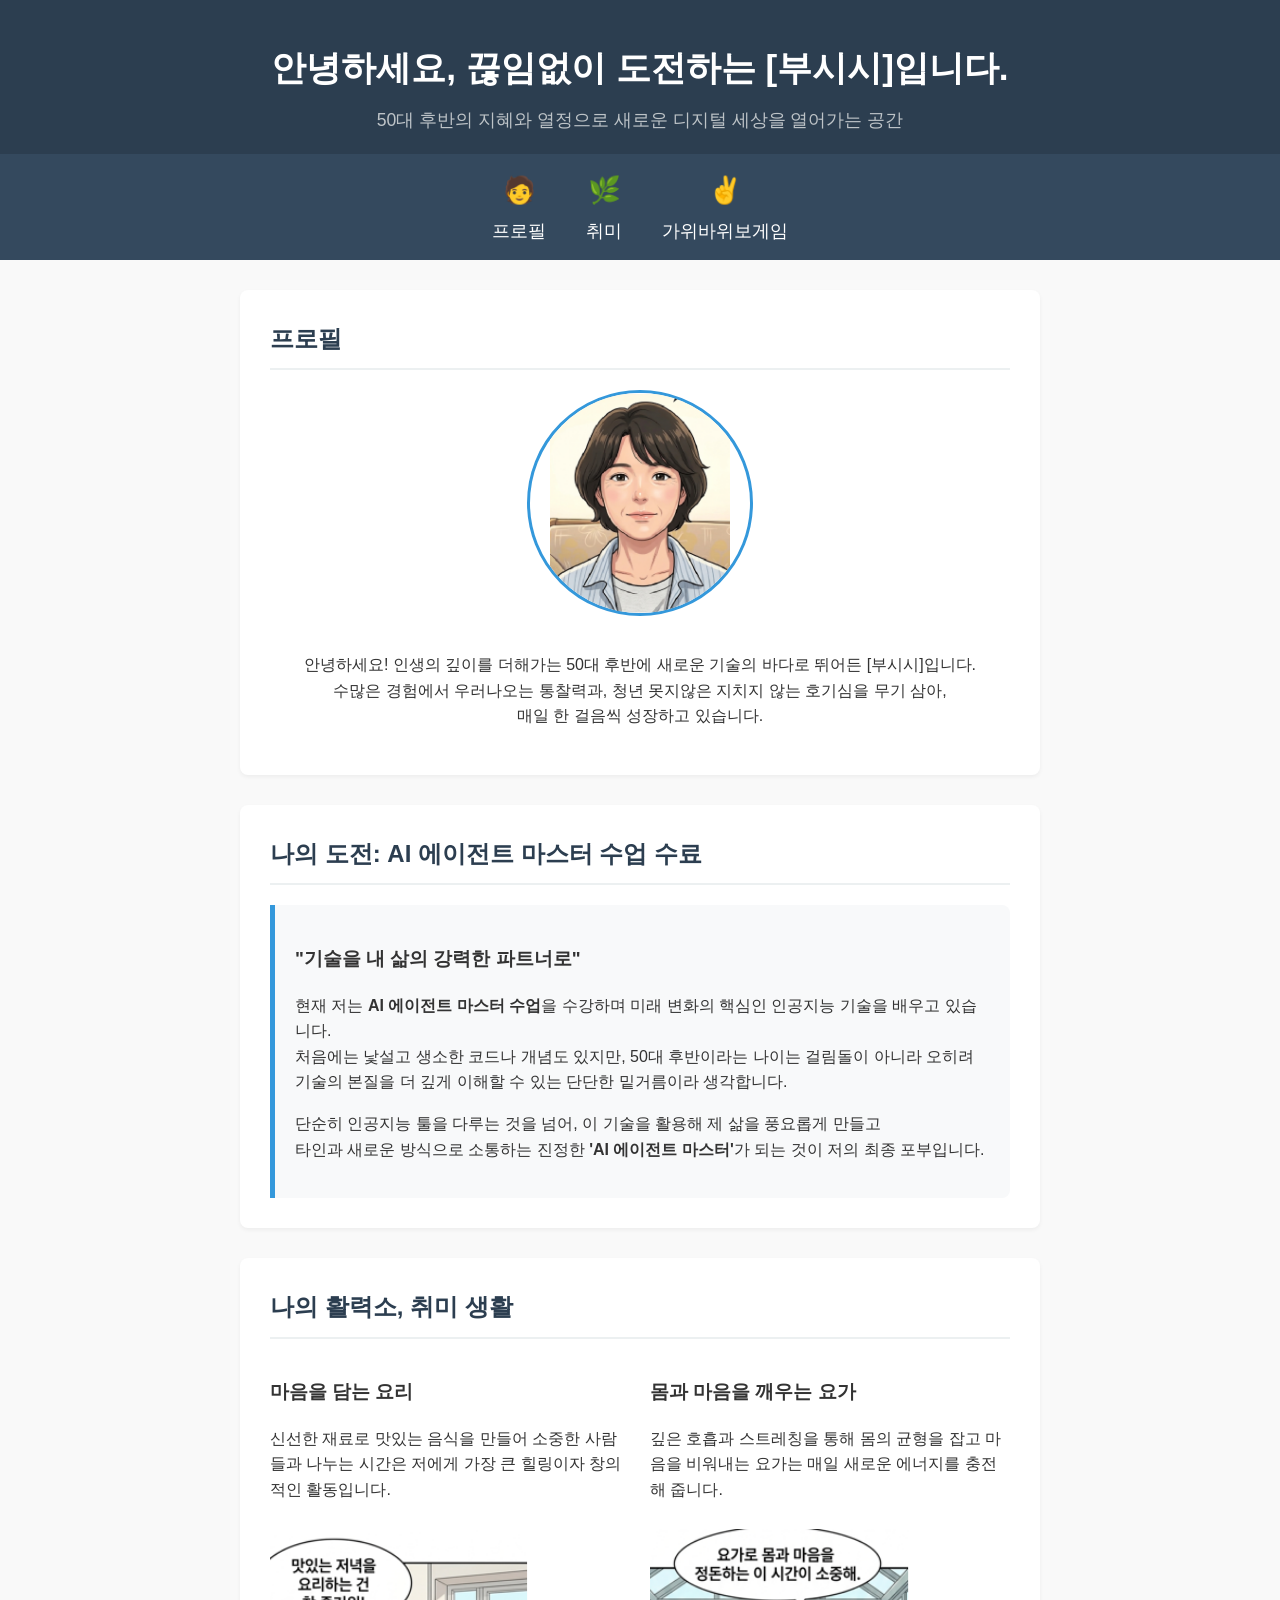
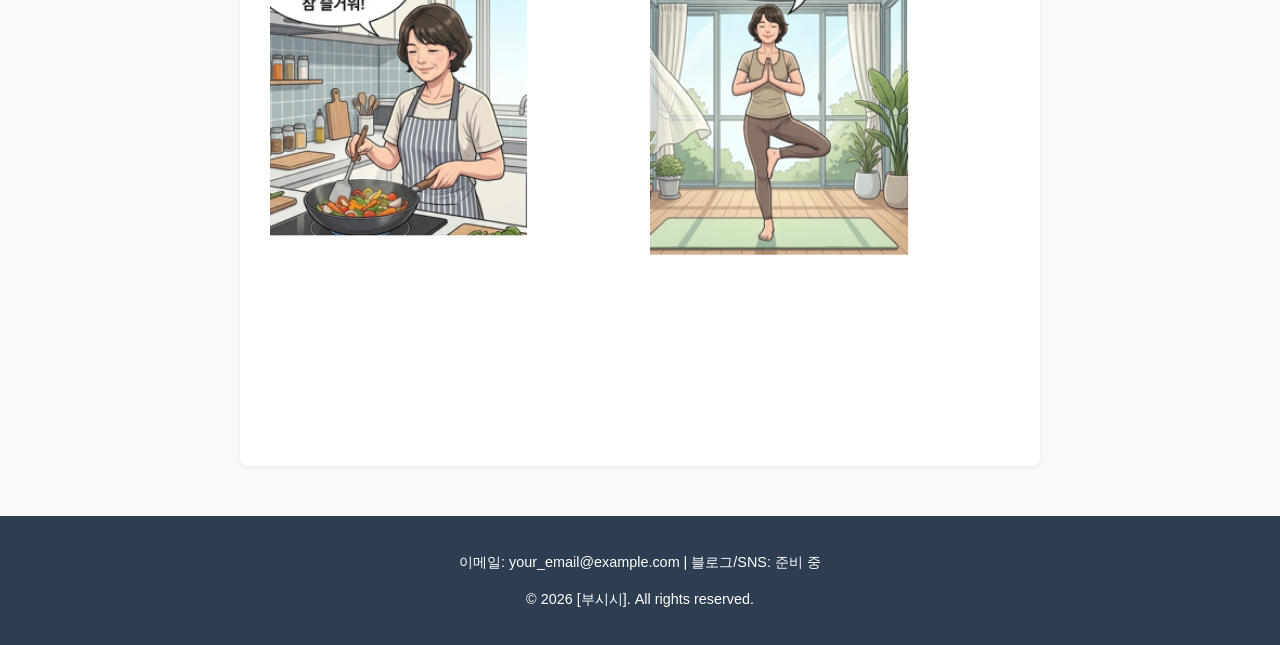
==== commit e40f6d2d: "Add files via upload" ====
--- a/index.html
+++ b/index.html
@@ -1 +1,228 @@
-<!doctype html><html lang="en"><head><meta charset="utf-8"/><link rel="icon" href="/favicon.ico"/><meta name="viewport" content="width=device-width,initial-scale=1"/><meta name="theme-color" content="#000000"/><meta name="description" content="Web site created using create-react-app"/><link rel="apple-touch-icon" href="/logo192.png"/><link rel="manifest" href="/manifest.json"/><title>React App</title><script defer="defer" src="/static/js/main.67762c0a.js"></script><link href="/static/css/main.05a04d6f.css" rel="stylesheet"></head><body><noscript>You need to enable JavaScript to run this app.</noscript><div id="root"></div></body></html>+<!DOCTYPE html>
+<html lang="ko">
+<head>
+    <meta charset="UTF-8">
+    <meta name="viewport" content="width=device-width, initial-scale=1.0">
+    <title>자기소개 - AI 에이전트 마스터를 향하여</title>
+    <style>
+        /* 기본 스타일 설정 */
+        body {
+            font-family: 'Noto Sans KR', sans-serif;
+            margin: 0;
+            padding: 0;
+            background-color: #f9f9f9;
+            color: #333;
+            line-height: 1.6;
+            scroll-behavior: smooth; /* 메뉴 클릭 시 부드러운 스크롤 */
+        }
+
+        /* 상단 헤더 */
+        header {
+            background-color: #2c3e50;
+            color: white;
+            text-align: center;
+            padding: 40px 20px 20px 20px;
+        }
+        header h1 {
+            margin: 0;
+            font-size: 2.2em;
+        }
+        header p {
+            margin: 10px 0 0 0;
+            font-size: 1.1em;
+            color: #bdc3c7;
+        }
+
+        /* 바로가기 메뉴바 */
+        nav {
+            background-color: #34495e;
+            text-align: center;
+            padding: 15px 0;
+            position: sticky;
+            top: 0;
+            z-index: 100;
+        }
+        .nav-container {
+            display: flex;
+            justify-content: center;
+            gap: 40px;
+        }
+        .nav-item {
+            color: white;
+            text-decoration: none;
+            font-size: 1.1em;
+            display: flex;
+            flex-direction: column;
+            align-items: center;
+            cursor: pointer;
+            transition: color 0.3s;
+        }
+        .nav-item:hover {
+            color: #3498db;
+        }
+        .nav-icon {
+            font-size: 1.5em;
+            margin-bottom: 5px;
+        }
+
+        /* 프로필 영역 정중앙 정렬 */
+        .profile-container {
+            display: flex;
+            flex-direction: column; /* 사진과 글을 세로로 나열 */
+            align-items: center;    /* 가로축 기준 중앙 정렬 */
+            text-align: center;     /* 글자도 가운데 정렬 */
+            gap: 20px;
+        }
+        .profile-img {
+            border-radius: 50%;
+            object-fit: contain;
+            border: 3px solid #3498db;
+            object-position: center top;
+        }
+
+        /* 메인 콘텐츠 배치 */
+        main {
+            max-width: 800px;
+            margin: 30px auto;
+            padding: 0 20px;
+        }
+
+        /* 시멘틱 섹션 공통 스타일 */
+        section {
+            background: white;
+            margin-bottom: 30px;
+            padding: 30px;
+            border-radius: 8px;
+            box-shadow: 0 2px 4px rgba(0,0,0,0.05);
+        }
+        section h2 {
+            color: #2c3e50;
+            border-bottom: 2px solid #ecf0f1;
+            padding-bottom: 10px;
+            margin-top: 0;
+        }
+
+        /* 포부 영역 독립 문서(Article) */
+        .aspiration-card {
+            background-color: #f8f9fa;
+            border-left: 5px solid #3498db;
+            padding: 20px;
+            margin-top: 15px;
+            border-radius: 0 8px 8px 0;
+        }
+
+        /* 취미 영역 배치 */
+        .hobby-grid {
+            display: grid;
+            grid-template-columns: 1fr 1fr;
+            gap: 20px;
+        }
+        @media (max-width: 600px) {
+            .hobby-grid { grid-template-columns: 1fr; }
+        }
+        .hobby-item img {
+            width: 100%;
+            height: 500px;
+            object-fit: cover;
+            border-radius: 6px;
+            margin-top: 10px;
+        }
+
+        /* 하단 푸터 */
+        footer {
+            background-color: #2c3e50;
+            color: white;
+            text-align: center;
+            padding: 20px;
+            margin-top: 50px;
+            font-size: 0.9em;
+        }
+    </style>
+</head>
+<body>
+
+    <header id="home">
+        <h1>안녕하세요, 끊임없이 도전하는 [부시시]입니다.</h1>
+        <p>50대 후반의 지혜와 열정으로 새로운 디지털 세상을 열어가는 공간</p>
+    </header>
+
+    <nav>
+        <div class="nav-container">
+            <a href="#my-intro" class="nav-item">
+                <span class="nav-icon">🧑</span>
+                <span>프로필</span>
+            </a>
+            <a href="#my-hobby" class="nav-item">
+                <span class="nav-icon">🌿</span>
+                <span>취미</span>
+            </a>
+            <!-- 빈칸 메뉴를 가위바위보게임 링크로 변경한 부분입니다 -->
+            <a href="./가위바위보게임.html" class="nav-item">
+                <span class="nav-icon">✌️</span>
+                <span>가위바위보게임</span>
+            </a>
+        </div>
+    </nav>
+
+    <main>
+        
+        <section id="my-intro">
+            <h2>프로필</h2>
+            <div class="profile-container">
+                <!-- 이미지 경로를 올바르게 수정했습니다 -->
+                <img src="./images/image1.png" alt="열정적인 부시시의 캐리커처" class="profile-img" width="220" height="220">
+                <div>
+                    <p>
+                        안녕하세요! 인생의 깊이를 더해가는 50대 후반에 새로운 기술의 바다로 뛰어든 [부시시]입니다.<br>
+                        수많은 경험에서 우러나오는 통찰력과, 청년 못지않은 지치지 않는 호기심을 무기 삼아,<br>
+                        매일 한 걸음씩 성장하고 있습니다.
+                    </p>
+                </div>
+            </div>
+        </section>
+
+        <section>
+            <h2>나의 도전: AI 에이전트 마스터 수업 수료</h2>
+            <article class="aspiration-card">
+                <h3>"기술을 내 삶의 강력한 파트너로"</h3>
+                <p>
+                    현재 저는 <strong>AI 에이전트 마스터 수업</strong>을 수강하며 미래 변화의 핵심인 인공지능 기술을 배우고 있습니다.<br> 
+                    처음에는 낯설고 생소한 코드나 개념도 있지만, 50대 후반이라는 나이는 걸림돌이 아니라 오히려 기술의 본질을 더 깊게 이해할 수 있는 단단한 밑거름이라 생각합니다.
+                </p>
+                <p>
+                    단순히 인공지능 툴을 다루는 것을 넘어, 이 기술을 활용해 제 삶을 풍요롭게 만들고 <br>
+                    타인과 새로운 방식으로 소통하는 진정한 <strong>'AI 에이전트 마스터'</strong>가 되는 것이 저의 최종 포부입니다.
+                </p>
+            </article>
+        </section>
+
+        <section id="my-hobby">
+            <h2>나의 활력소, 취미 생활</h2>
+            <div class="hobby-grid">
+                
+                <article class="hobby-item">
+                    <h3> 마음을 담는 요리</h3>
+                    <p>신선한 재료로 맛있는 음식을 만들어 소중한 사람들과 나누는 시간은 저에게 가장 큰 힐링이자 창의적인 활동입니다.</p>
+                    <!-- 이미지 경로를 올바르게 수정했습니다 -->
+                    <img src="./images/image2.png" alt="정성스럽게 요리하는 모습">
+                </article>
+
+                <article class="hobby-item">
+                    <h3> 몸과 마음을 깨우는 요가</h3>
+                    <p>깊은 호흡과 스트레칭을 통해 몸의 균형을 잡고 마음을 비워내는 요가는 매일 새로운 에너지를 충전해 줍니다.</p>
+                    <!-- 이미지 경로를 올바르게 수정했습니다 -->
+                    <img src="./images/image3.png" alt="요가 자세를 취하는 모습">
+                </article>
+
+            </div>
+        </section>
+
+    </main>
+
+    <footer>
+        <p>이메일: your_email@example.com | 블로그/SNS: 준비 중</p>
+        <p>&copy; 2026 [부시시]. All rights reserved.</p>
+    </footer>
+
+</body>
+</html>
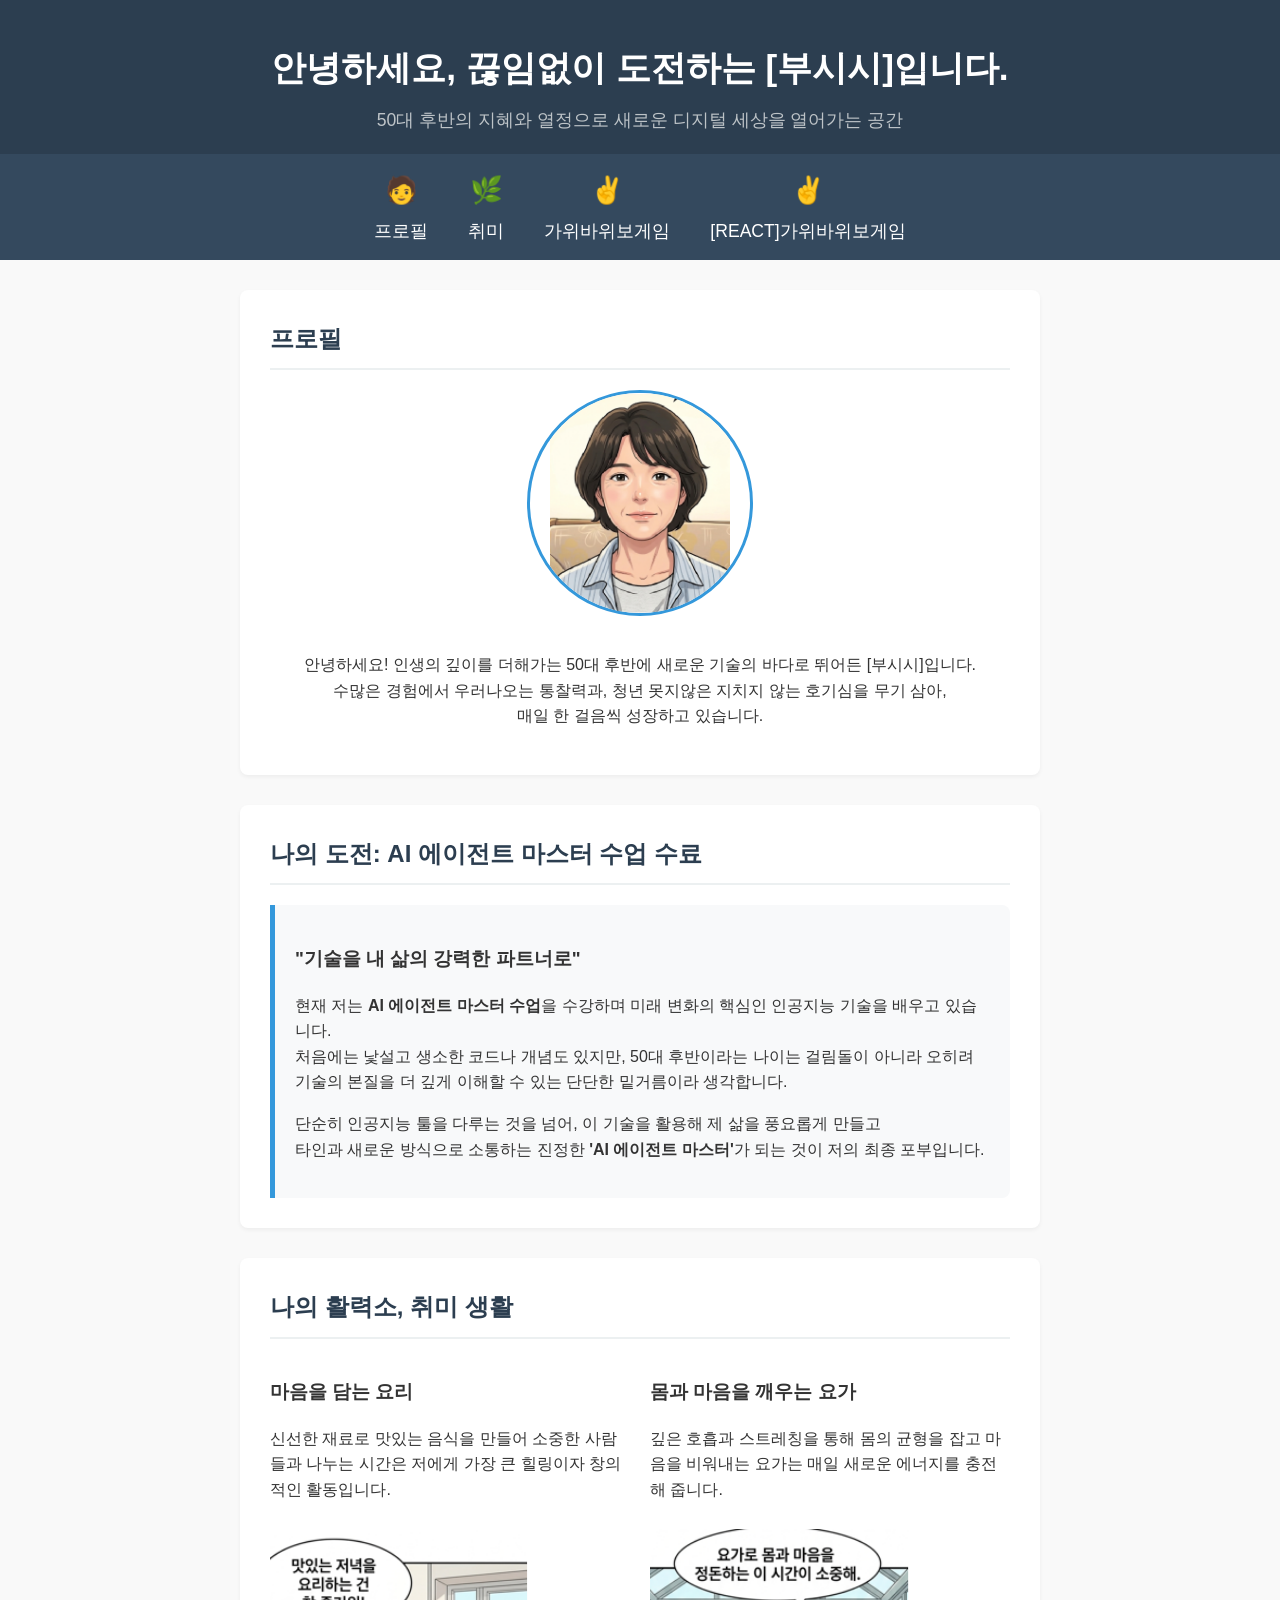
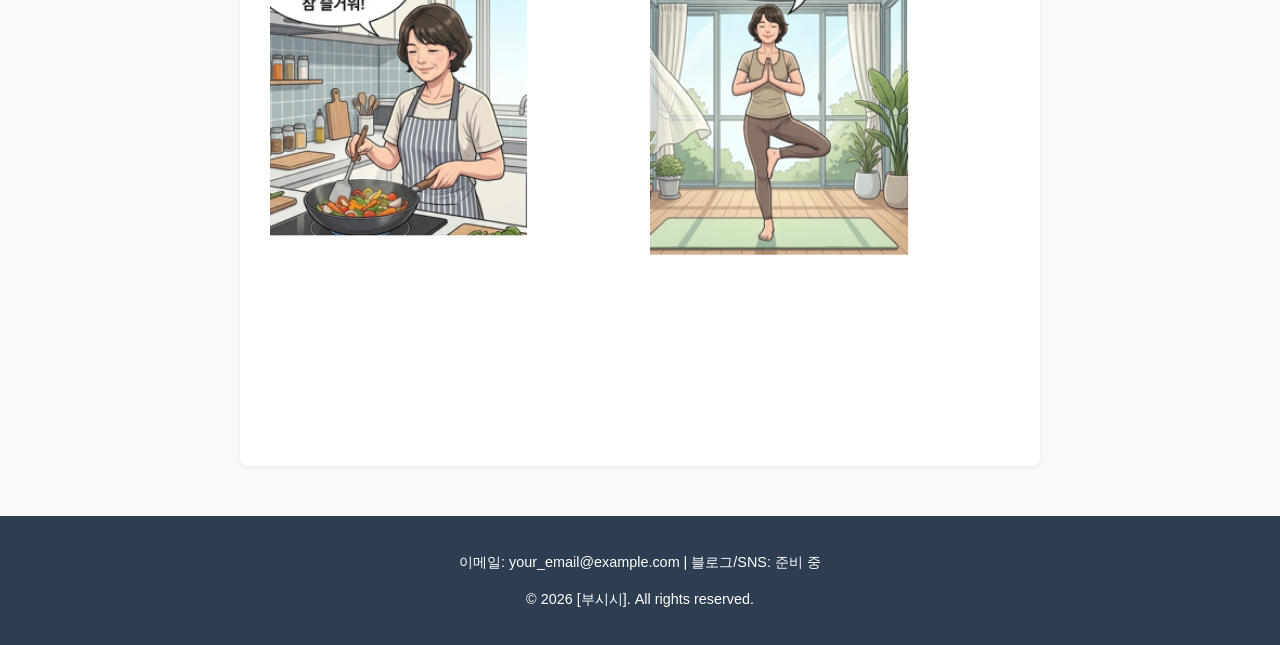
==== commit 1827f16b: "Update index.html" ====
--- a/index.html
+++ b/index.html
@@ -161,6 +161,11 @@
                 <span class="nav-icon">✌️</span>
                 <span>가위바위보게임</span>
             </a>
+
+            <a href="./rpm-game" class="nav-item">
+                <span class="nav-icon">✌️</span>
+                <span>[REACT]가위바위보게임</span>
+            </a>
         </div>
     </nav>
 
@@ -225,4 +230,4 @@
     </footer>
 
 </body>
-</html>+</html>
